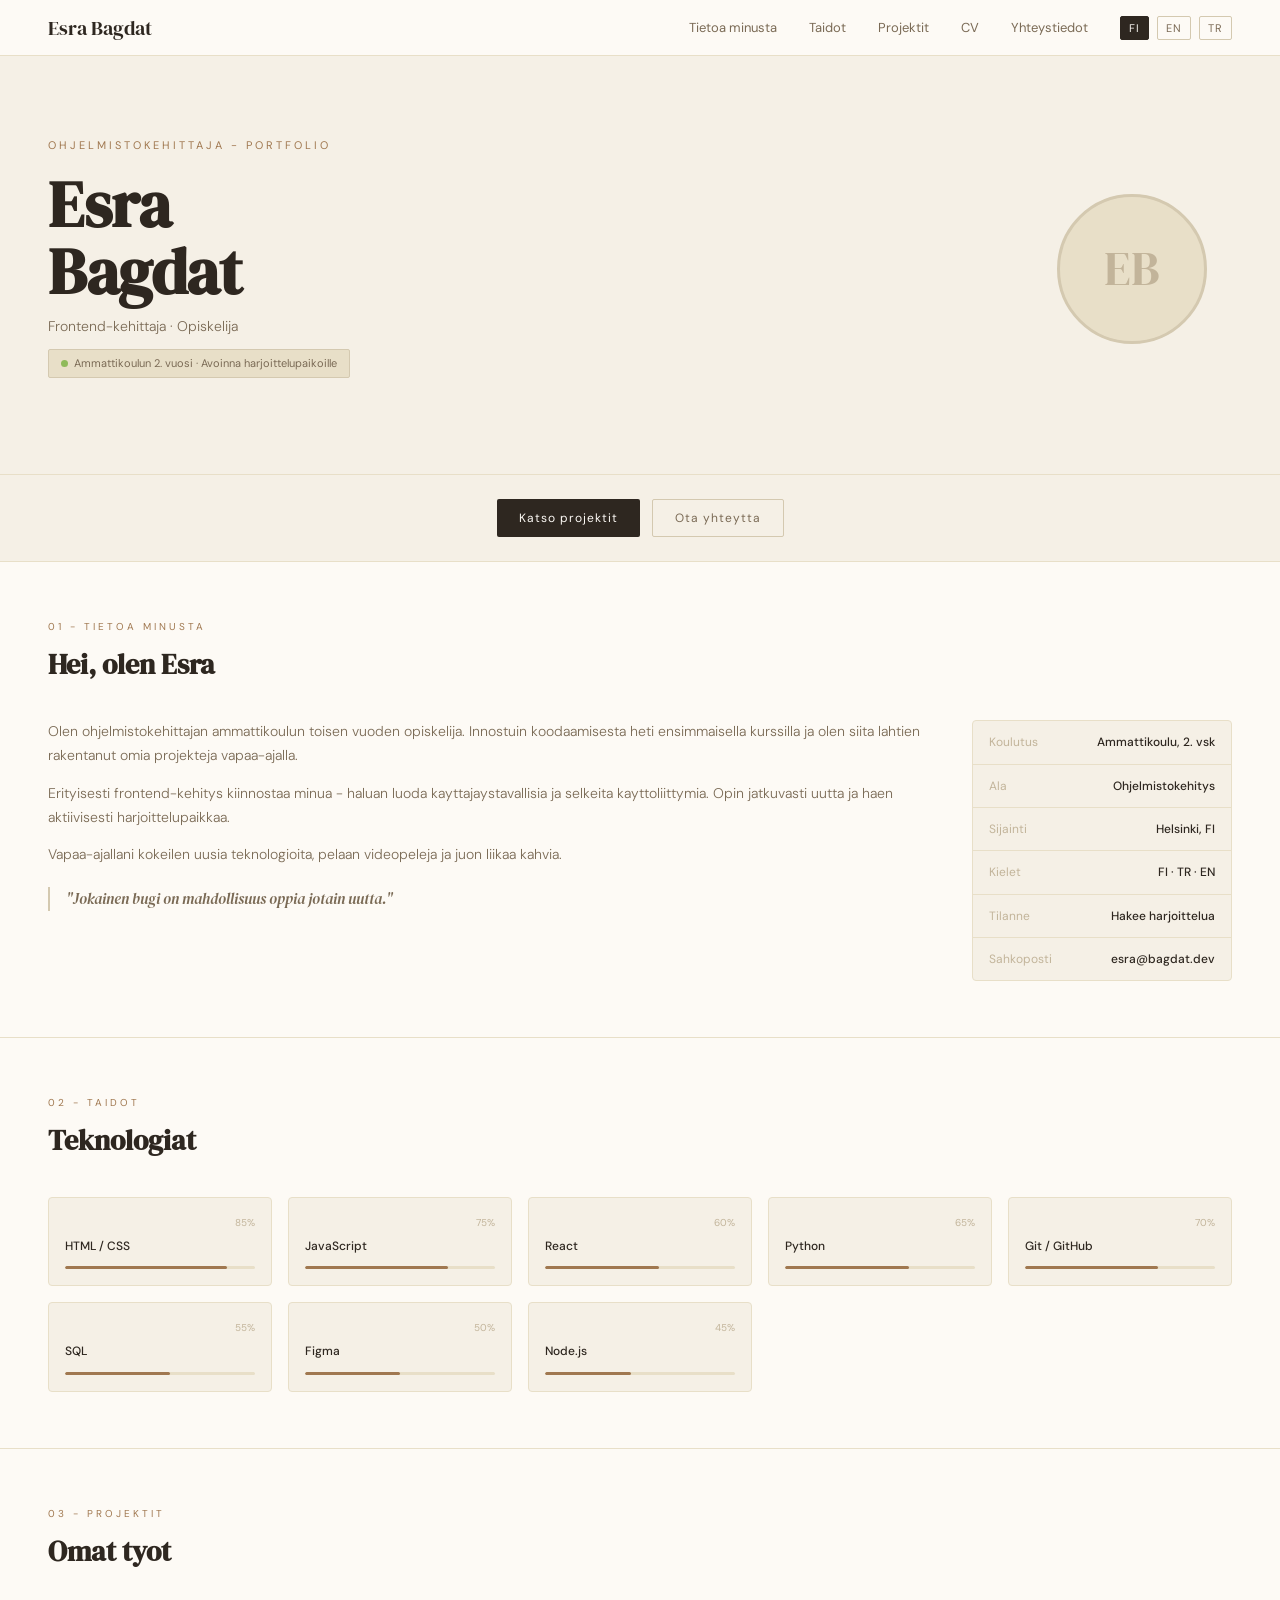
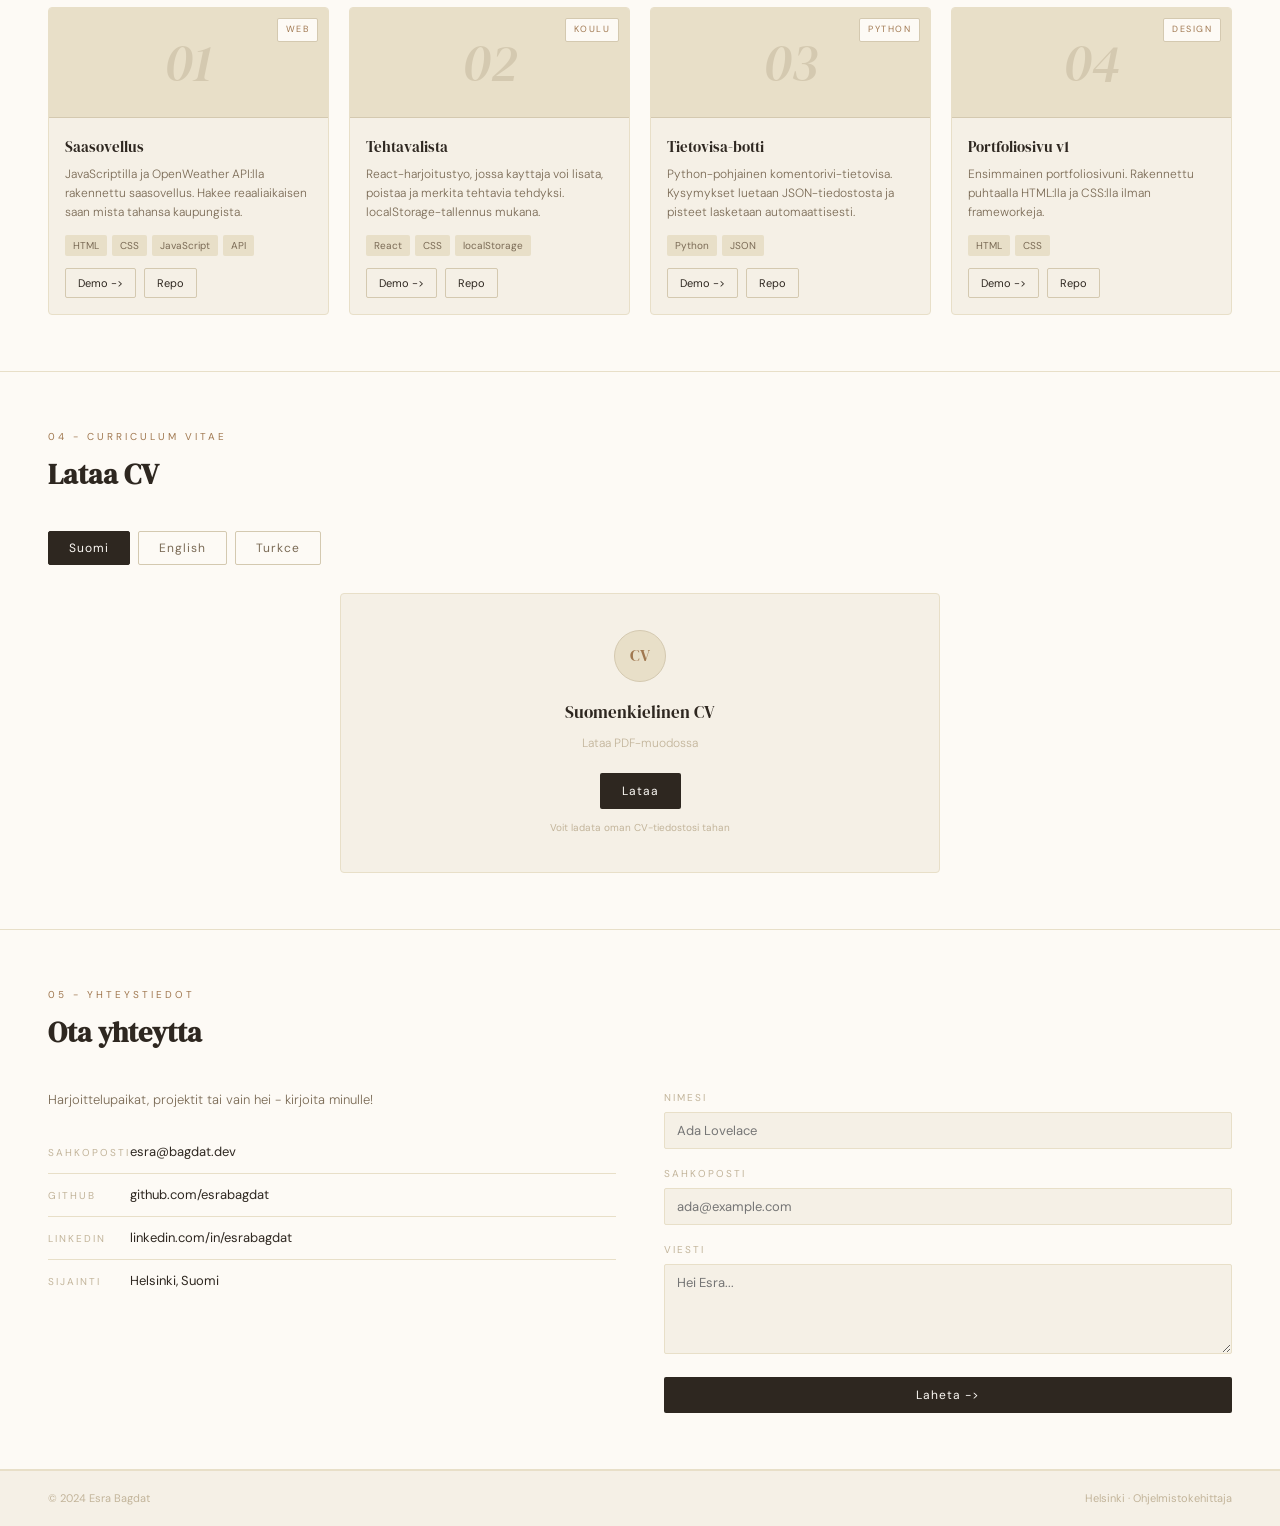
==== index.html @ d2c444cc "update" ====
﻿<!DOCTYPE html>
<html lang="fi">
<head>
<meta charset="UTF-8">
<meta name="viewport" content="width=device-width, initial-scale=1.0">
<title>Esra Bagdat Portfolio</title>
<link href="https://fonts.googleapis.com/css2?family=DM+Serif+Display:ital@0;1&family=DM+Sans:wght@300;400;500&display=swap" rel="stylesheet">
<link rel="stylesheet" href="styles.css">
</head>
<body>

<nav>
  <div class="nav-brand">Esra Bagdat</div>
  <ul class="nav-links">
    <li><a href="#about" data-i18n="nav.about">Tietoa minusta</a></li>
    <li><a href="#skills" data-i18n="nav.skills">Taidot</a></li>
    <li><a href="#projects" data-i18n="nav.projects">Projektit</a></li>
    <li><a href="#cv">CV</a></li>
    <li><a href="#contact" data-i18n="nav.contact">Yhteystiedot</a></li>
  </ul>
  <div class="lang-selector">
    <button class="lang-btn active" data-lang="fi">FI</button>
    <button class="lang-btn" data-lang="en">EN</button>
    <button class="lang-btn" data-lang="tr">TR</button>
  </div>
</nav>

<div class="hero">
  <div>
    <p class="hero-eyebrow" data-i18n="hero.eyebrow">Ohjelmistokehittaja - Portfolio</p>
    <h1 class="hero-name">Esra<br>Bagdat</h1>
    <p class="hero-role" data-i18n="hero.role">Frontend-kehittaja · Opiskelija</p>
    <div class="hero-status">
      <span class="status-dot"></span>
      <span data-i18n="hero.status">Ammattikoulun 2. vuosi · Avoinna harjoittelupaikoille</span>
    </div>
  </div>
  <div class="hero-avatar">EB</div>
</div>

<div class="hero-buttons">
  <button class="btn-primary" onclick="document.getElementById('projects').scrollIntoView({behavior:'smooth'})" data-i18n="hero.ctaProjects">Katso projektit</button>
  <button class="btn-ghost" onclick="document.getElementById('contact').scrollIntoView({behavior:'smooth'})" data-i18n="hero.ctaContact">Ota yhteytta</button>
</div>

<section id="about">
  <div class="sec-wrap">
    <p class="sec-label" data-i18n="about.label">01 - Tietoa minusta</p>
    <h2 class="sec-title" data-i18n="about.title">Hei, olen Esra</h2>
    <div class="about-grid">
      <div class="about-text">
        <p data-i18n="about.p1">Olen ohjelmistokehittajan ammattikoulun toisen vuoden opiskelija. Innostuin koodaamisesta heti ensimmaisella kurssilla ja olen siita lahtien rakentanut omia projekteja vapaa-ajalla.</p>
        <p data-i18n="about.p2">Erityisesti frontend-kehitys kiinnostaa minua - haluan luoda kayttajaystavallisia ja selkeita kayttoliittymia. Opin jatkuvasti uutta ja haen aktiivisesti harjoittelupaikkaa.</p>
        <p data-i18n="about.p3">Vapaa-ajallani kokeilen uusia teknologioita, pelaan videopeleja ja juon liikaa kahvia.</p>
        <p class="about-quote" data-i18n="about.quote">"Jokainen bugi on mahdollisuus oppia jotain uutta."</p>
      </div>
      <div class="info-card">
        <div class="info-row"><span data-i18n="about.info.educationLabel">Koulutus</span><span data-i18n="about.info.educationValue">Ammattikoulu, 2. vsk</span></div>
        <div class="info-row"><span data-i18n="about.info.fieldLabel">Ala</span><span data-i18n="about.info.fieldValue">Ohjelmistokehitys</span></div>
        <div class="info-row"><span data-i18n="about.info.locationLabel">Sijainti</span><span data-i18n="about.info.locationValue">Helsinki, FI</span></div>
        <div class="info-row"><span data-i18n="about.info.languagesLabel">Kielet</span><span data-i18n="about.info.languagesValue">FI · TR · EN</span></div>
        <div class="info-row"><span data-i18n="about.info.statusLabel">Tilanne</span><span data-i18n="about.info.statusValue">Hakee harjoittelua</span></div>
        <div class="info-row"><span data-i18n="about.info.emailLabel">Sahkoposti</span><span>esra@bagdat.dev</span></div>
      </div>
    </div>
  </div>
</section>

<section id="skills">
  <div class="sec-wrap">
    <p class="sec-label" data-i18n="skills.label">02 - Taidot</p>
    <h2 class="sec-title" data-i18n="skills.title">Teknologiat</h2>
    <div class="skills-grid" id="skills-grid"></div>
  </div>
</section>

<section id="projects">
  <div class="sec-wrap">
    <p class="sec-label" data-i18n="projects.label">03 - Projektit</p>
    <h2 class="sec-title" data-i18n="projects.title">Omat tyot</h2>
    <div class="projects-grid" id="projects-grid"></div>
  </div>
</section>

<section id="cv">
  <div class="cv-wrap">
    <p class="sec-label" data-i18n="cv.label">04 - Curriculum Vitae</p>
    <h2 class="sec-title" data-i18n="cv.heading">Lataa CV</h2>
    <div class="cv-lang-row">
      <button class="cv-btn active" data-lang="fi" data-i18n="cv.langFi">Suomi</button>
      <button class="cv-btn" data-lang="en" data-i18n="cv.langEn">English</button>
      <button class="cv-btn" data-lang="tr" data-i18n="cv.langTr">Turkce</button>
    </div>
    <div class="cv-box">
      <div class="cv-icon-circle">CV</div>
      <p class="cv-box-title" id="cv-title">Suomenkielinen CV</p>
      <p class="cv-box-sub" id="cv-sub">Lataa PDF-muodossa</p>
      <button class="btn-primary" id="cv-dl-btn">Lataa</button>
      <p class="cv-hint" id="cv-hint">Voit ladata oman CV-tiedostosi tahan</p>
    </div>
  </div>
</section>

<section id="contact">
  <div class="sec-wrap">
    <p class="sec-label" data-i18n="contact.label">05 - Yhteystiedot</p>
    <h2 class="sec-title" data-i18n="contact.title">Ota yhteytta</h2>
    <div class="contact-grid">
      <div>
        <p style="color:var(--brown);font-size:13px;font-weight:300;margin-bottom:20px;" data-i18n="contact.lead">
          Harjoittelupaikat, projektit tai vain hei - kirjoita minulle!
        </p>
        <div class="ci-row"><span class="ci-label" data-i18n="contact.emailLabel">Sahkoposti</span><span class="ci-val">esra@bagdat.dev</span></div>
        <div class="ci-row"><span class="ci-label">GitHub</span><span class="ci-val">github.com/esrabagdat</span></div>
        <div class="ci-row"><span class="ci-label">LinkedIn</span><span class="ci-val">linkedin.com/in/esrabagdat</span></div>
        <div class="ci-row"><span class="ci-label" data-i18n="contact.locationLabel">Sijainti</span><span class="ci-val" data-i18n="contact.locationValue">Helsinki, Suomi</span></div>
      </div>

      <form action="https://formspree.io/f/mzdkjjjk" method="POST">
        <div class="form-group">
          <label data-i18n="contact.form.nameLabel">Nimesi</label>
          <input type="text" name="name" required placeholder="Ada Lovelace" data-i18n-placeholder="contact.form.namePlaceholder">
        </div>
        
        <div class="form-group">
          <label data-i18n="contact.form.emailLabel">Sahkoposti</label>
          <input type="email" name="email" required placeholder="ada@example.com" data-i18n-placeholder="contact.form.emailPlaceholder">
        </div>

        <div class="form-group">
          <label data-i18n="contact.form.messageLabel">Viesti</label>
          <textarea name="message" required placeholder="Hei Esra..." data-i18n-placeholder="contact.form.messagePlaceholder"></textarea>
        </div>

        <button type="submit" class="btn-primary" style="width:100%" data-i18n="contact.form.submit">Laheta -></button>
      </form>
      </div>
  </div>
</section>

<footer>
  <span data-i18n="footer.copy">© 2024 Esra Bagdat</span>
  <span data-i18n="footer.meta">Helsinki · Ohjelmistokehittaja</span>
</footer>

<script src="lang/language.js"></script>
<script src="script.js"></script>
</body>
</html>
---- styles.css ----
﻿:root {
  --white: #fdfaf5;
  --cream: #f5f0e6;
  --bej: #e8dfc8;
  --bej2: #d4c9b0;
  --sand: #c2b49a;
  --brown: #7a6a55;
  --dark: #2e2720;
  --accent: #a07850;
}
* {
  margin: 0;
  padding: 0;
  box-sizing: border-box;
}
body {
  background: var(--white);
  color: var(--dark);
  font-family: "DM Sans", sans-serif;
  font-size: 14px;
  line-height: 1.7;
}

nav {
  background: var(--white);
  border-bottom: 1px solid var(--bej);
  padding: 0 48px;
  display: flex;
  align-items: center;
  height: 56px;
  position: sticky;
  top: 0;
  z-index: 100;
}
.nav-brand {
  font-family: "DM Serif Display", serif;
  font-size: 20px;
  color: var(--dark);
}
.nav-links {
  display: flex;
  gap: 32px;
  list-style: none;
  margin-left: auto;
}
.nav-links a {
  color: var(--brown);
  text-decoration: none;
  font-size: 13px;
  transition: color 0.15s;
}
.nav-links a:hover {
  color: var(--dark);
}
.lang-selector {
  display: flex;
  gap: 8px;
  margin-left: 32px;
}
.lang-btn {
  background: transparent;
  color: var(--brown);
  border: 1px solid var(--bej2);
  padding: 4px 8px;
  font-family: "DM Sans", sans-serif;
  font-size: 11px;
  letter-spacing: 1px;
  cursor: pointer;
  border-radius: 2px;
  transition: background 0.15s, color 0.15s, border-color 0.15s;
}
.lang-btn.active {
  background: var(--dark);
  color: var(--white);
  border-color: var(--dark);
}

.lang-options div {
  padding: 8px 12px;
  font-size: 12px;
  color: var(--brown);
  cursor: pointer;
}
.lang-options div:hover {
  background: var(--cream);
  color: var(--dark);
}
.select-hide {
  display: none;
}

.hero {
  background: var(--cream);
  padding: 80px 48px 72px;
  border-bottom: 1px solid var(--bej);
  display: grid;
  grid-template-columns: 1fr 200px;
  align-items: center;
  gap: 40px;
}
.hero-eyebrow {
  font-size: 11px;
  letter-spacing: 3px;
  text-transform: uppercase;
  color: var(--accent);
  margin-bottom: 16px;
}
.hero-name {
  font-family: "DM Serif Display", serif;
  font-size: clamp(40px, 5.5vw, 64px);
  line-height: 1.05;
  letter-spacing: -0.5px;
  margin-bottom: 10px;
}
.hero-role {
  font-size: 14px;
  color: var(--brown);
  margin-bottom: 6px;
  font-weight: 300;
}
.hero-status {
  display: inline-flex;
  align-items: center;
  gap: 6px;
  background: var(--bej);
  border: 1px solid var(--bej2);
  padding: 4px 12px;
  border-radius: 2px;
  font-size: 11px;
  color: var(--brown);
  margin-bottom: 24px;
  margin-top: 4px;
}
.status-dot {
  width: 7px;
  height: 7px;
  border-radius: 50%;
  background: #8fba5a;
}
.hero-cta {
  display: inline-flex;
  gap: 12px;
}
.btn-primary {
  background: var(--dark);
  color: var(--white);
  border: none;
  padding: 10px 22px;
  font-family: "DM Sans", sans-serif;
  font-size: 12px;
  letter-spacing: 1px;
  cursor: pointer;
  border-radius: 2px;
  transition: background 0.15s;
}
.btn-primary:hover {
  background: var(--accent);
}
.btn-ghost {
  background: transparent;
  color: var(--brown);
  border: 1px solid var(--bej2);
  padding: 10px 22px;
  font-family: "DM Sans", sans-serif;
  font-size: 12px;
  letter-spacing: 1px;
  cursor: pointer;
  border-radius: 2px;
  transition:
    border-color 0.15s,
    color 0.15s;
}
.btn-ghost:hover {
  border-color: var(--sand);
  color: var(--dark);
}
.hero-avatar {
  width: 150px;
  height: 150px;
  border-radius: 50%;
  background: var(--bej);
  border: 3px solid var(--bej2);
  display: flex;
  align-items: center;
  justify-content: center;
  font-family: "DM Serif Display", serif;
  font-size: 48px;
  color: var(--sand);
  justify-self: center;
}

.hero-buttons {
  display: flex;
  gap: 12px;
  justify-content: center;
  padding: 24px 48px;
  background: var(--cream);
  border-bottom: 1px solid var(--bej);
}

section {
  border-bottom: 1px solid var(--bej);
}
.sec-wrap {
  padding: 56px 48px;
}
.sec-label {
  font-size: 10px;
  letter-spacing: 3px;
  text-transform: uppercase;
  color: var(--accent);
  margin-bottom: 6px;
}
.sec-title {
  font-family: "DM Serif Display", serif;
  font-size: 28px;
  margin-bottom: 32px;
}

.about-grid {
  display: grid;
  grid-template-columns: 1fr 260px;
  gap: 48px;
  align-items: start;
}
.about-text p {
  color: var(--brown);
  margin-bottom: 14px;
  font-weight: 300;
}
.about-quote {
  font-family: "DM Serif Display", serif;
  font-style: italic;
  font-size: 15px;
  color: var(--accent);
  border-left: 2px solid var(--bej2);
  padding-left: 16px;
  margin-top: 20px;
  line-height: 1.6;
}
.info-card {
  background: var(--cream);
  border: 1px solid var(--bej);
  border-radius: 4px;
  overflow: hidden;
}
.info-row {
  display: flex;
  justify-content: space-between;
  padding: 11px 16px;
  border-bottom: 1px solid var(--bej);
  font-size: 12px;
  gap: 12px;
}
.info-row:last-child {
  border-bottom: none;
}
.info-row span:first-child {
  color: var(--sand);
}
.info-row span:last-child {
  color: var(--dark);
  font-weight: 500;
  text-align: right;
}

.skills-grid {
  display: grid;
  grid-template-columns: repeat(auto-fill, minmax(200px, 1fr));
  gap: 16px;
}
.skill-card {
  background: var(--cream);
  border: 1px solid var(--bej);
  border-radius: 4px;
  padding: 16px;
}
.skill-name {
  font-size: 12px;
  font-weight: 500;
  margin-bottom: 10px;
}
.skill-pct {
  display: flex;
  justify-content: flex-end;
  font-size: 10px;
  color: var(--sand);
  margin-bottom: 5px;
}
.skill-bar-bg {
  height: 3px;
  background: var(--bej);
  border-radius: 2px;
  overflow: hidden;
}
.skill-bar-fill {
  height: 100%;
  background: var(--accent);
  border-radius: 2px;
  width: 0%;
  transition: width 1s ease;
}

.projects-grid {
  display: grid;
  grid-template-columns: repeat(auto-fill, minmax(280px, 1fr));
  gap: 20px;
}
.proj-card {
  background: var(--cream);
  border: 1px solid var(--bej);
  border-radius: 4px;
  overflow: hidden;
  transition:
    transform 0.15s,
    box-shadow 0.15s;
}
.proj-card:hover {
  transform: translateY(-2px);
  box-shadow: 0 4px 20px rgba(46, 39, 32, 0.08);
}
.proj-top {
  height: 110px;
  background: var(--bej);
  border-bottom: 1px solid var(--bej2);
  display: flex;
  align-items: center;
  justify-content: center;
  position: relative;
}
.proj-index {
  font-family: "DM Serif Display", serif;
  font-size: 52px;
  color: var(--bej2);
  font-style: italic;
  user-select: none;
}
.proj-badge {
  position: absolute;
  top: 10px;
  right: 10px;
  background: var(--white);
  color: var(--accent);
  font-size: 9px;
  letter-spacing: 1.5px;
  text-transform: uppercase;
  padding: 3px 8px;
  border-radius: 2px;
  border: 1px solid var(--bej2);
}
.proj-body {
  padding: 16px;
}
.proj-title {
  font-family: "DM Serif Display", serif;
  font-size: 15px;
  margin-bottom: 5px;
}
.proj-desc {
  color: var(--brown);
  font-size: 12px;
  margin-bottom: 12px;
  font-weight: 300;
  line-height: 1.6;
}
.proj-tags {
  display: flex;
  flex-wrap: wrap;
  gap: 5px;
  margin-bottom: 12px;
}
.proj-tag {
  font-size: 10px;
  background: var(--bej);
  color: var(--brown);
  padding: 2px 8px;
  border-radius: 2px;
}
.proj-links {
  display: flex;
  gap: 8px;
}
.proj-link {
  font-size: 11px;
  color: var(--dark);
  border: 1px solid var(--bej2);
  padding: 5px 12px;
  border-radius: 2px;
  text-decoration: none;
  transition:
    background 0.12s,
    color 0.12s;
}
.proj-link:hover {
  background: var(--dark);
  color: var(--white);
  border-color: var(--dark);
}

.cv-wrap {
  padding: 56px 48px;
}
.cv-lang-row {
  display: flex;
  gap: 8px;
  margin-bottom: 28px;
}
.cv-btn {
  padding: 8px 20px;
  border: 1px solid var(--bej2);
  background: var(--white);
  color: var(--brown);
  font-family: "DM Sans", sans-serif;
  font-size: 12px;
  letter-spacing: 1px;
  cursor: pointer;
  border-radius: 2px;
  transition:
    background 0.12s,
    color 0.12s,
    border-color 0.12s;
}
.cv-btn.active {
  background: var(--dark);
  color: var(--white);
  border-color: var(--dark);
}
.cv-box {
  background: var(--cream);
  border: 1px solid var(--bej);
  border-radius: 4px;
  padding: 36px;
  max-width: 600px;
  width: 100%;
  margin: 0 auto;
  text-align: center;
}
.cv-icon-circle {
  width: 52px;
  height: 52px;
  border-radius: 50%;
  background: var(--bej);
  border: 1px solid var(--bej2);
  display: flex;
  align-items: center;
  justify-content: center;
  font-family: "DM Serif Display", serif;
  font-size: 16px;
  color: var(--accent);
  margin: 0 auto 16px;
}
.cv-box-title {
  font-family: "DM Serif Display", serif;
  font-size: 17px;
  margin-bottom: 6px;
}
.cv-box-sub {
  color: var(--sand);
  font-size: 12px;
  margin-bottom: 20px;
  font-weight: 300;
}
.cv-hint {
  font-size: 10px;
  color: var(--sand);
  margin-top: 10px;
}

.contact-grid {
  display: grid;
  grid-template-columns: 1fr 1fr;
  gap: 48px;
  align-items: start;
}
.ci-row {
  display: flex;
  align-items: baseline;
  gap: 12px;
  padding: 10px 0;
  border-bottom: 1px solid var(--bej);
}
.ci-row:last-child {
  border-bottom: none;
}
.ci-label {
  color: var(--sand);
  font-size: 10px;
  letter-spacing: 2px;
  text-transform: uppercase;
  width: 70px;
  flex-shrink: 0;
}
.ci-val {
  color: var(--dark);
  font-size: 13px;
}
.form-group {
  margin-bottom: 16px;
}
.form-group label {
  display: block;
  font-size: 10px;
  letter-spacing: 2px;
  text-transform: uppercase;
  color: var(--sand);
  margin-bottom: 6px;
}
.form-group input,
.form-group textarea {
  width: 100%;
  background: var(--cream);
  border: 1px solid var(--bej);
  padding: 9px 12px;
  font-family: "DM Sans", sans-serif;
  font-size: 13px;
  color: var(--dark);
  border-radius: 2px;
  outline: none;
  transition: border-color 0.15s;
}
.form-group input:focus,
.form-group textarea:focus {
  border-color: var(--sand);
}
.form-group textarea {
  resize: vertical;
  min-height: 90px;
}

footer {
  background: var(--cream);
  border-top: 1px solid var(--bej);
  padding: 18px 48px;
  display: flex;
  justify-content: space-between;
  align-items: center;
  font-size: 11px;
  color: var(--sand);
}

@media (max-width: 700px) {
  nav {
    padding: 0 20px;
  }
  .nav-links {
    display: none;
  }
  .lang-selector {
    display: none;
  }
  .hero {
    grid-template-columns: 1fr;
    padding: 36px 20px;
  }
  .hero-avatar {
    display: none;
  }
  .hero-buttons {
    padding: 16px 20px;
    flex-direction: column;
    align-items: center;
  }
  .about-grid,
  .contact-grid {
    grid-template-columns: 1fr;
  }
  .sec-wrap,
  .cv-wrap {
    padding: 32px 20px;
  }
  footer {
    padding: 14px 20px;
    flex-direction: column;
    gap: 4px;
    text-align: center;
  }
}
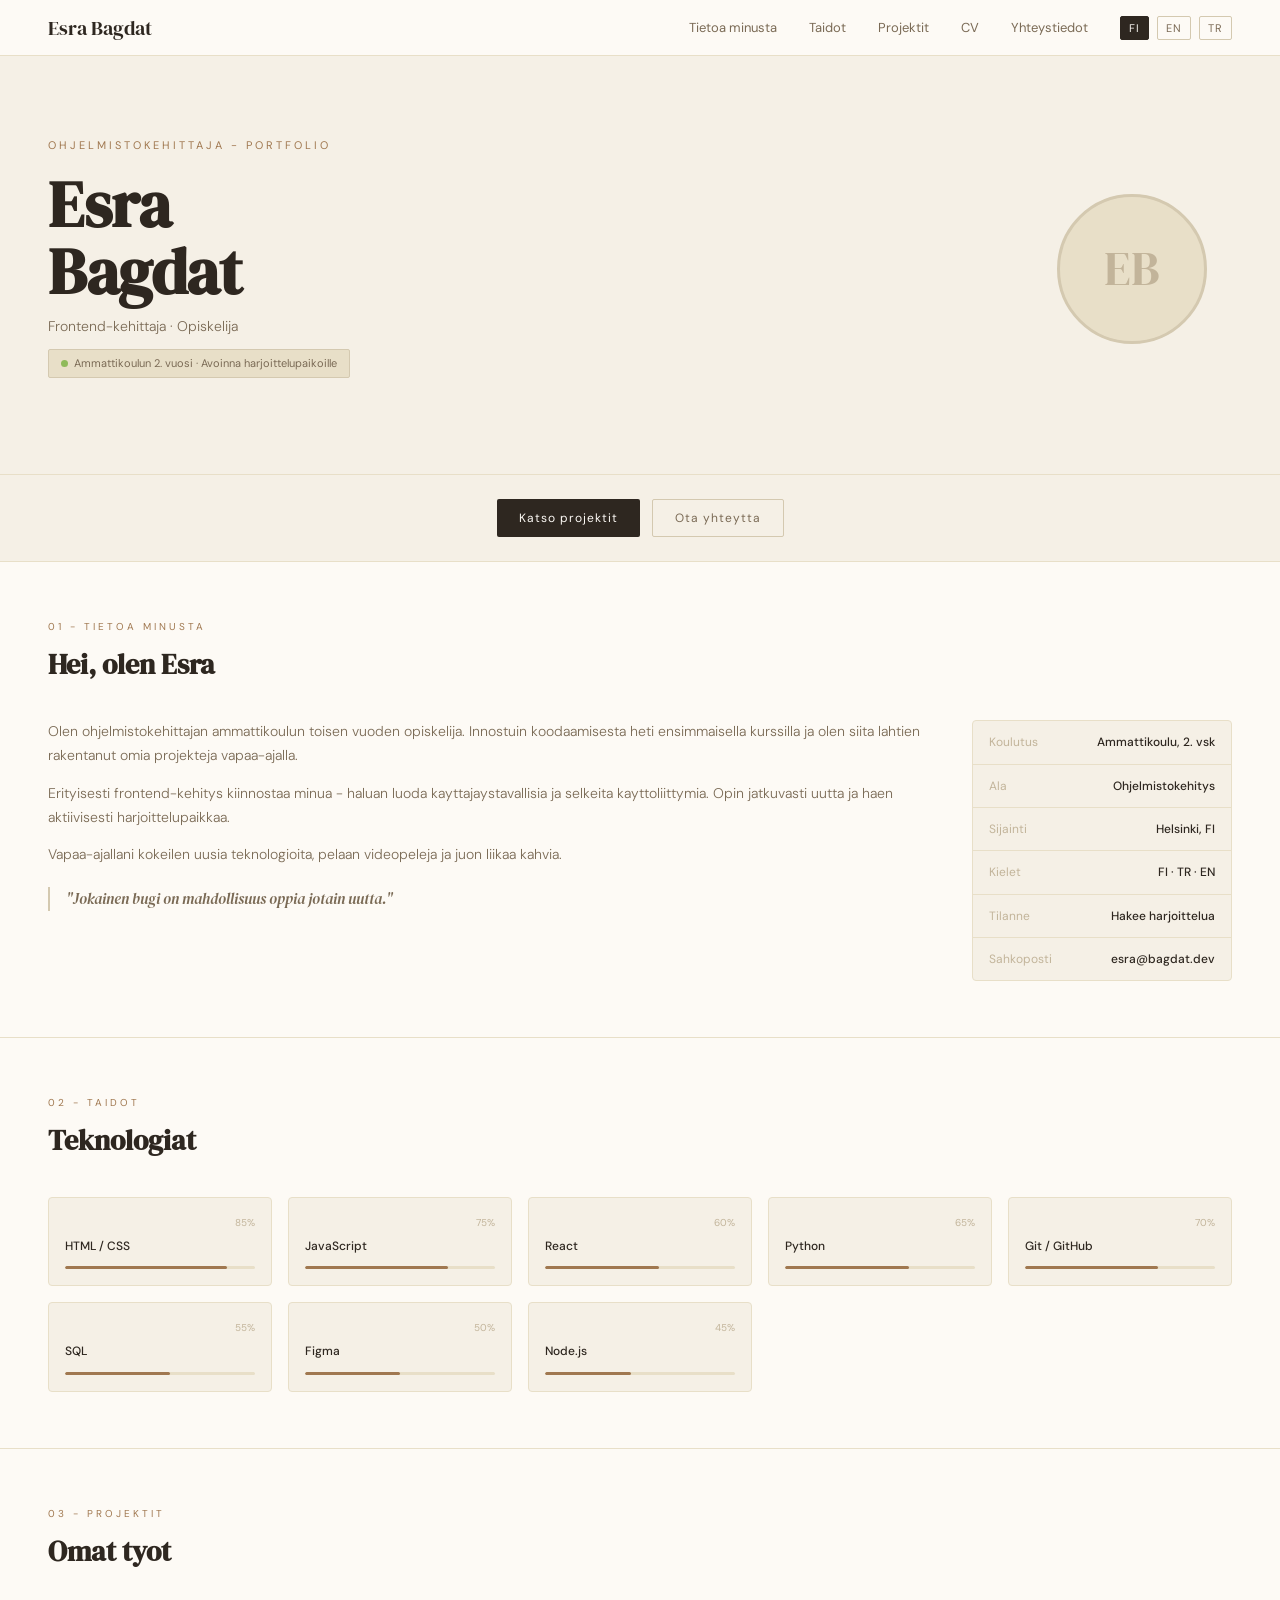
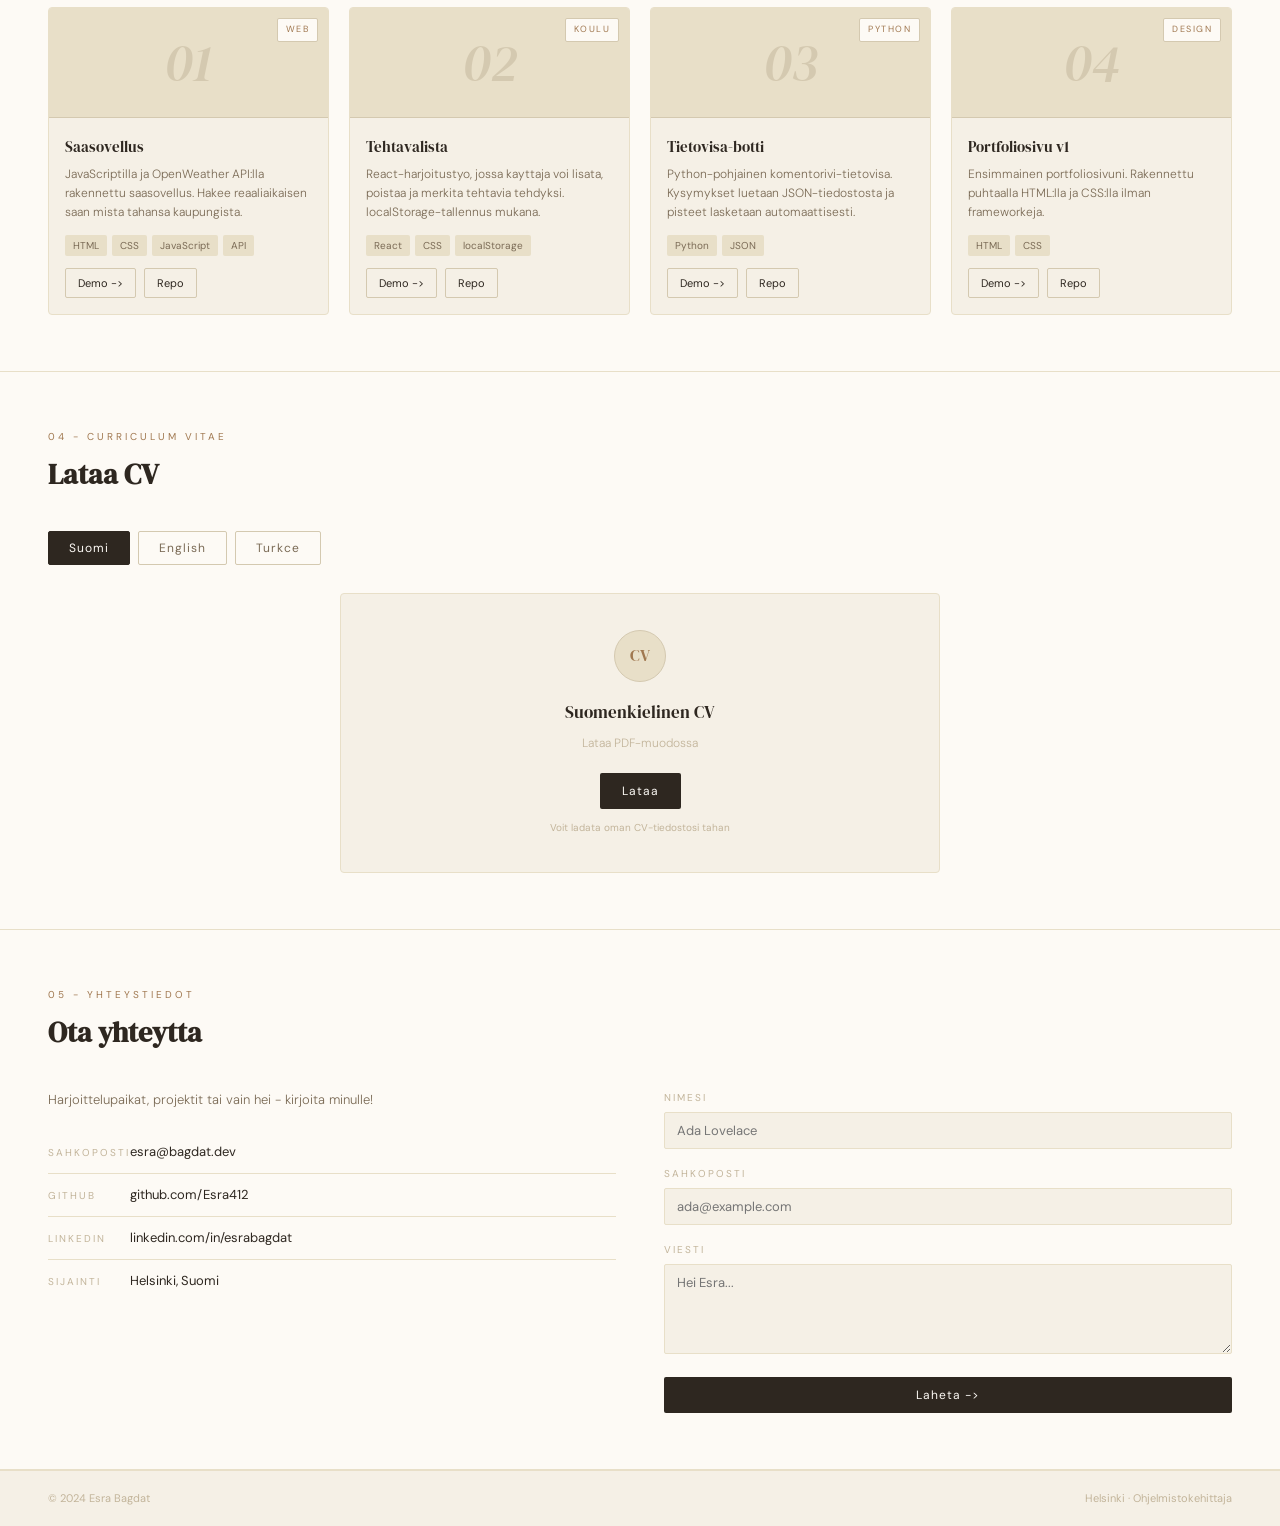
==== commit 6cf6783b: "update" ====
--- a/index.html
+++ b/index.html
@@ -107,40 +107,39 @@
     <h2 class="sec-title" data-i18n="contact.title">Ota yhteytta</h2>
     <div class="contact-grid">
       <div>
-        <p style="color:var(--brown);font-size:13px;font-weight:300;margin-bottom:20px;" data-i18n="contact.lead">
-          Harjoittelupaikat, projektit tai vain hei - kirjoita minulle!
-        </p>
+        <p style="color:var(--brown);font-size:13px;font-weight:300;margin-bottom:20px;" data-i18n="contact.lead">Harjoittelupaikat, projektit tai vain hei - kirjoita minulle!</p>
         <div class="ci-row"><span class="ci-label" data-i18n="contact.emailLabel">Sahkoposti</span><span class="ci-val">esra@bagdat.dev</span></div>
-        <div class="ci-row"><span class="ci-label">GitHub</span><span class="ci-val">github.com/esrabagdat</span></div>
+        <div class="ci-row"><span class="ci-label">GitHub</span><span class="ci-val">github.com/Esra412</span></div>
         <div class="ci-row"><span class="ci-label">LinkedIn</span><span class="ci-val">linkedin.com/in/esrabagdat</span></div>
-        <div class="ci-row"><span class="ci-label" data-i18n="contact.locationLabel">Sijainti</span><span class="ci-val" data-i18n="contact.locationValue">Helsinki, Suomi</span></div>
+        <div class="ci-row"><span class="ci-label" data-i18n="contact.locationLabel">Sijainti</span><span class="ci-val" data-i18n="contact.locationValue">Kouvola, Suomi</span></div>
       </div>
 
       <form action="https://formspree.io/f/mzdkjjjk" method="POST">
         <div class="form-group">
           <label data-i18n="contact.form.nameLabel">Nimesi</label>
-          <input type="text" name="name" required placeholder="Ada Lovelace" data-i18n-placeholder="contact.form.namePlaceholder">
+          <input type="text" name="name" placeholder="Ada Lovelace" data-i18n-placeholder="contact.form.namePlaceholder" required>
         </div>
         
         <div class="form-group">
           <label data-i18n="contact.form.emailLabel">Sahkoposti</label>
-          <input type="email" name="email" required placeholder="ada@example.com" data-i18n-placeholder="contact.form.emailPlaceholder">
+          <input type="email" name="email" placeholder="ada@example.com" data-i18n-placeholder="contact.form.emailPlaceholder" required>
         </div>
 
         <div class="form-group">
           <label data-i18n="contact.form.messageLabel">Viesti</label>
-          <textarea name="message" required placeholder="Hei Esra..." data-i18n-placeholder="contact.form.messagePlaceholder"></textarea>
+          <textarea name="message" placeholder="Hei Esra..." data-i18n-placeholder="contact.form.messagePlaceholder" required></textarea>
         </div>
 
         <button type="submit" class="btn-primary" style="width:100%" data-i18n="contact.form.submit">Laheta -></button>
       </form>
-      </div>
+      
+    </div>
   </div>
 </section>
 
 <footer>
   <span data-i18n="footer.copy">© 2024 Esra Bagdat</span>
-  <span data-i18n="footer.meta">Helsinki · Ohjelmistokehittaja</span>
+  <span data-i18n="footer.meta">Kouvola · Ohjelmistokehittaja</span>
 </footer>
 
 <script src="lang/language.js"></script>
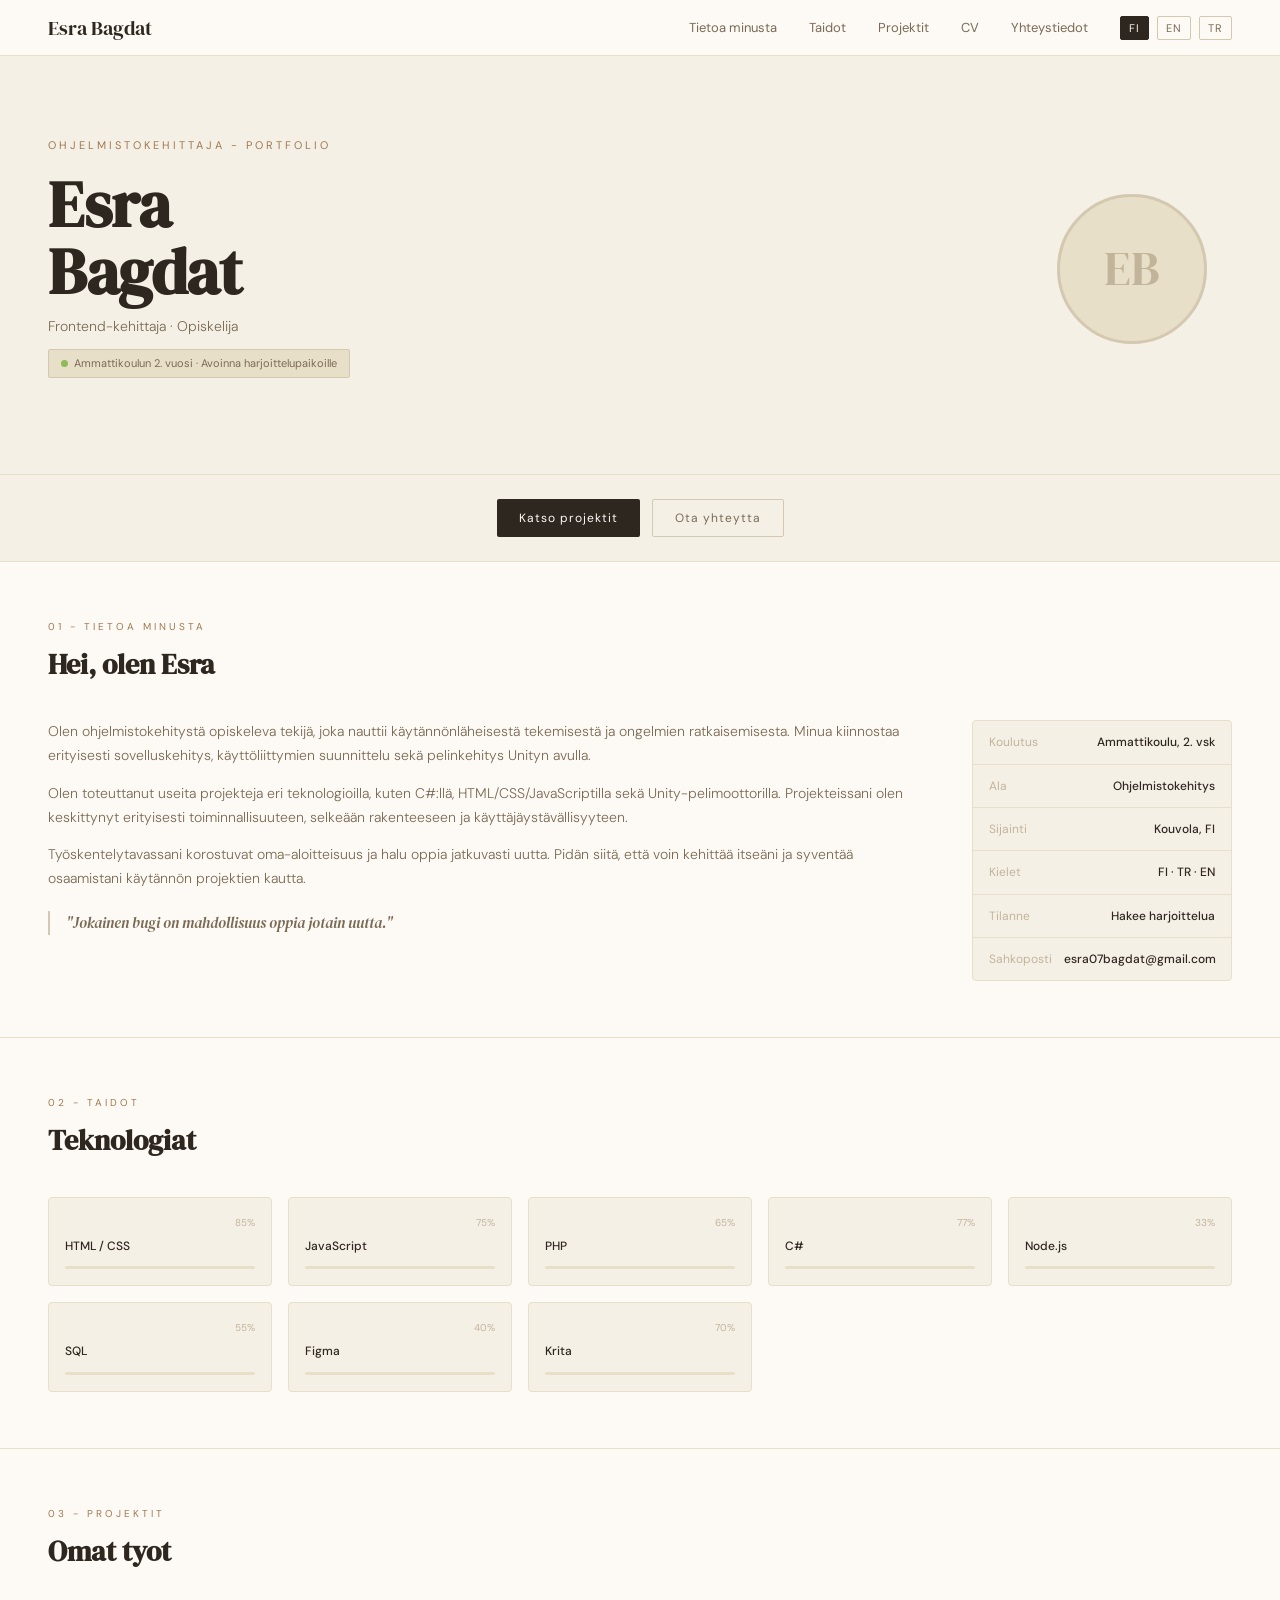
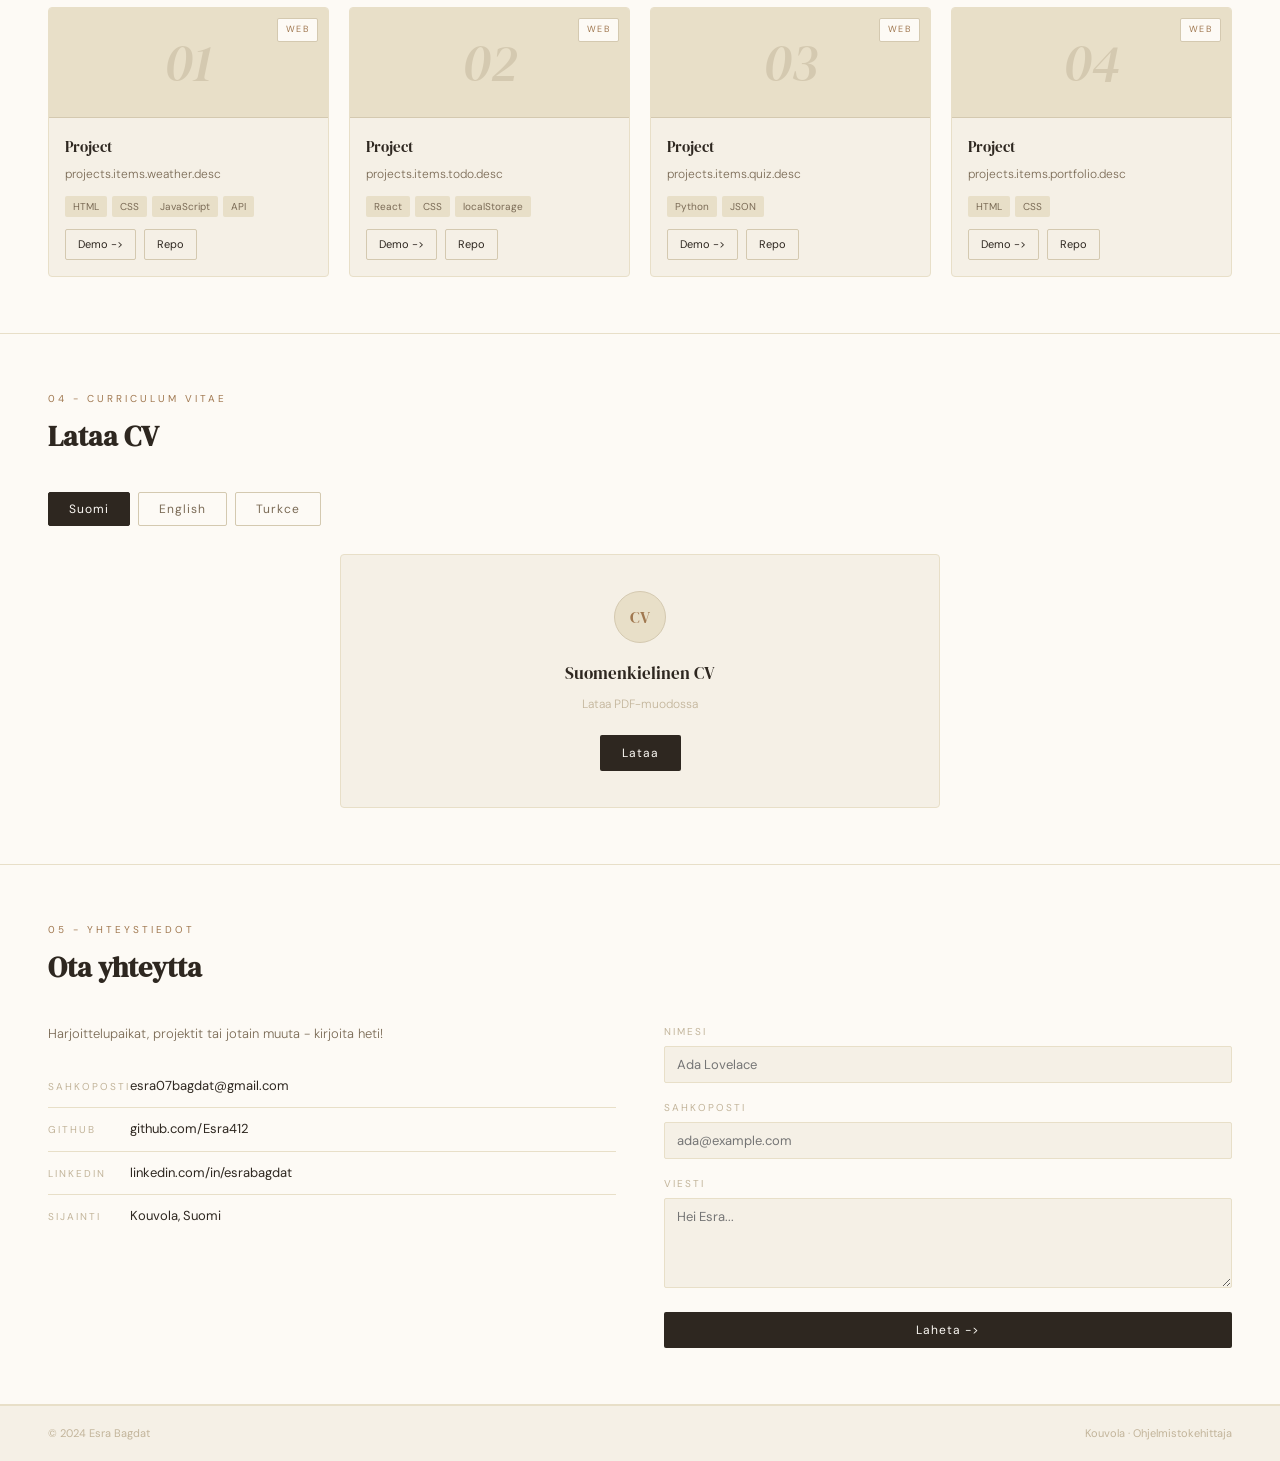
==== commit b9eb8935: "update" ====
--- a/index.html
+++ b/index.html
@@ -49,18 +49,18 @@
     <h2 class="sec-title" data-i18n="about.title">Hei, olen Esra</h2>
     <div class="about-grid">
       <div class="about-text">
-        <p data-i18n="about.p1">Olen ohjelmistokehittajan ammattikoulun toisen vuoden opiskelija. Innostuin koodaamisesta heti ensimmaisella kurssilla ja olen siita lahtien rakentanut omia projekteja vapaa-ajalla.</p>
-        <p data-i18n="about.p2">Erityisesti frontend-kehitys kiinnostaa minua - haluan luoda kayttajaystavallisia ja selkeita kayttoliittymia. Opin jatkuvasti uutta ja haen aktiivisesti harjoittelupaikkaa.</p>
-        <p data-i18n="about.p3">Vapaa-ajallani kokeilen uusia teknologioita, pelaan videopeleja ja juon liikaa kahvia.</p>
+        <p data-i18n="about.p1">Olen ohjelmistokehitystä opiskeleva tekijä, joka nauttii käytännönläheisestä tekemisestä ja ongelmien ratkaisemisesta. Minua kiinnostaa erityisesti sovelluskehitys, käyttöliittymien suunnittelu sekä pelinkehitys Unityn avulla.</p>
+        <p data-i18n="about.p2">Olen toteuttanut useita projekteja eri teknologioilla, kuten C#:llä, HTML/CSS/JavaScriptilla sekä Unity-pelimoottorilla. Projekteissani olen keskittynyt erityisesti toiminnallisuuteen, selkeään rakenteeseen ja käyttäjäystävällisyyteen.</p>
+        <p data-i18n="about.p3">Työskentelytavassani korostuvat oma-aloitteisuus ja halu oppia jatkuvasti uutta. Pidän siitä, että voin kehittää itseäni ja syventää osaamistani käytännön projektien kautta.</p>
         <p class="about-quote" data-i18n="about.quote">"Jokainen bugi on mahdollisuus oppia jotain uutta."</p>
       </div>
       <div class="info-card">
         <div class="info-row"><span data-i18n="about.info.educationLabel">Koulutus</span><span data-i18n="about.info.educationValue">Ammattikoulu, 2. vsk</span></div>
         <div class="info-row"><span data-i18n="about.info.fieldLabel">Ala</span><span data-i18n="about.info.fieldValue">Ohjelmistokehitys</span></div>
-        <div class="info-row"><span data-i18n="about.info.locationLabel">Sijainti</span><span data-i18n="about.info.locationValue">Helsinki, FI</span></div>
+        <div class="info-row"><span data-i18n="about.info.locationLabel">Sijainti</span><span data-i18n="about.info.locationValue">Kouvola, FI</span></div>
         <div class="info-row"><span data-i18n="about.info.languagesLabel">Kielet</span><span data-i18n="about.info.languagesValue">FI · TR · EN</span></div>
         <div class="info-row"><span data-i18n="about.info.statusLabel">Tilanne</span><span data-i18n="about.info.statusValue">Hakee harjoittelua</span></div>
-        <div class="info-row"><span data-i18n="about.info.emailLabel">Sahkoposti</span><span>esra@bagdat.dev</span></div>
+        <div class="info-row"><span data-i18n="about.info.emailLabel">Sahkoposti</span><span>esra07bagdat@gmail.com</span></div>
       </div>
     </div>
   </div>
@@ -96,7 +96,6 @@
       <p class="cv-box-title" id="cv-title">Suomenkielinen CV</p>
       <p class="cv-box-sub" id="cv-sub">Lataa PDF-muodossa</p>
       <button class="btn-primary" id="cv-dl-btn">Lataa</button>
-      <p class="cv-hint" id="cv-hint">Voit ladata oman CV-tiedostosi tahan</p>
     </div>
   </div>
 </section>
@@ -107,8 +106,8 @@
     <h2 class="sec-title" data-i18n="contact.title">Ota yhteytta</h2>
     <div class="contact-grid">
       <div>
-        <p style="color:var(--brown);font-size:13px;font-weight:300;margin-bottom:20px;" data-i18n="contact.lead">Harjoittelupaikat, projektit tai vain hei - kirjoita minulle!</p>
-        <div class="ci-row"><span class="ci-label" data-i18n="contact.emailLabel">Sahkoposti</span><span class="ci-val">esra@bagdat.dev</span></div>
+        <p style="color:var(--brown);font-size:13px;font-weight:300;margin-bottom:20px;" data-i18n="contact.lead">Harjoittelupaikat, projektit tai jotain muuta - kirjoita heti!</p>
+        <div class="ci-row"><span class="ci-label" data-i18n="contact.emailLabel">Sahkoposti</span><span class="ci-val">esra07bagdat@gmail.com</span></div>
         <div class="ci-row"><span class="ci-label">GitHub</span><span class="ci-val">github.com/Esra412</span></div>
         <div class="ci-row"><span class="ci-label">LinkedIn</span><span class="ci-val">linkedin.com/in/esrabagdat</span></div>
         <div class="ci-row"><span class="ci-label" data-i18n="contact.locationLabel">Sijainti</span><span class="ci-val" data-i18n="contact.locationValue">Kouvola, Suomi</span></div>
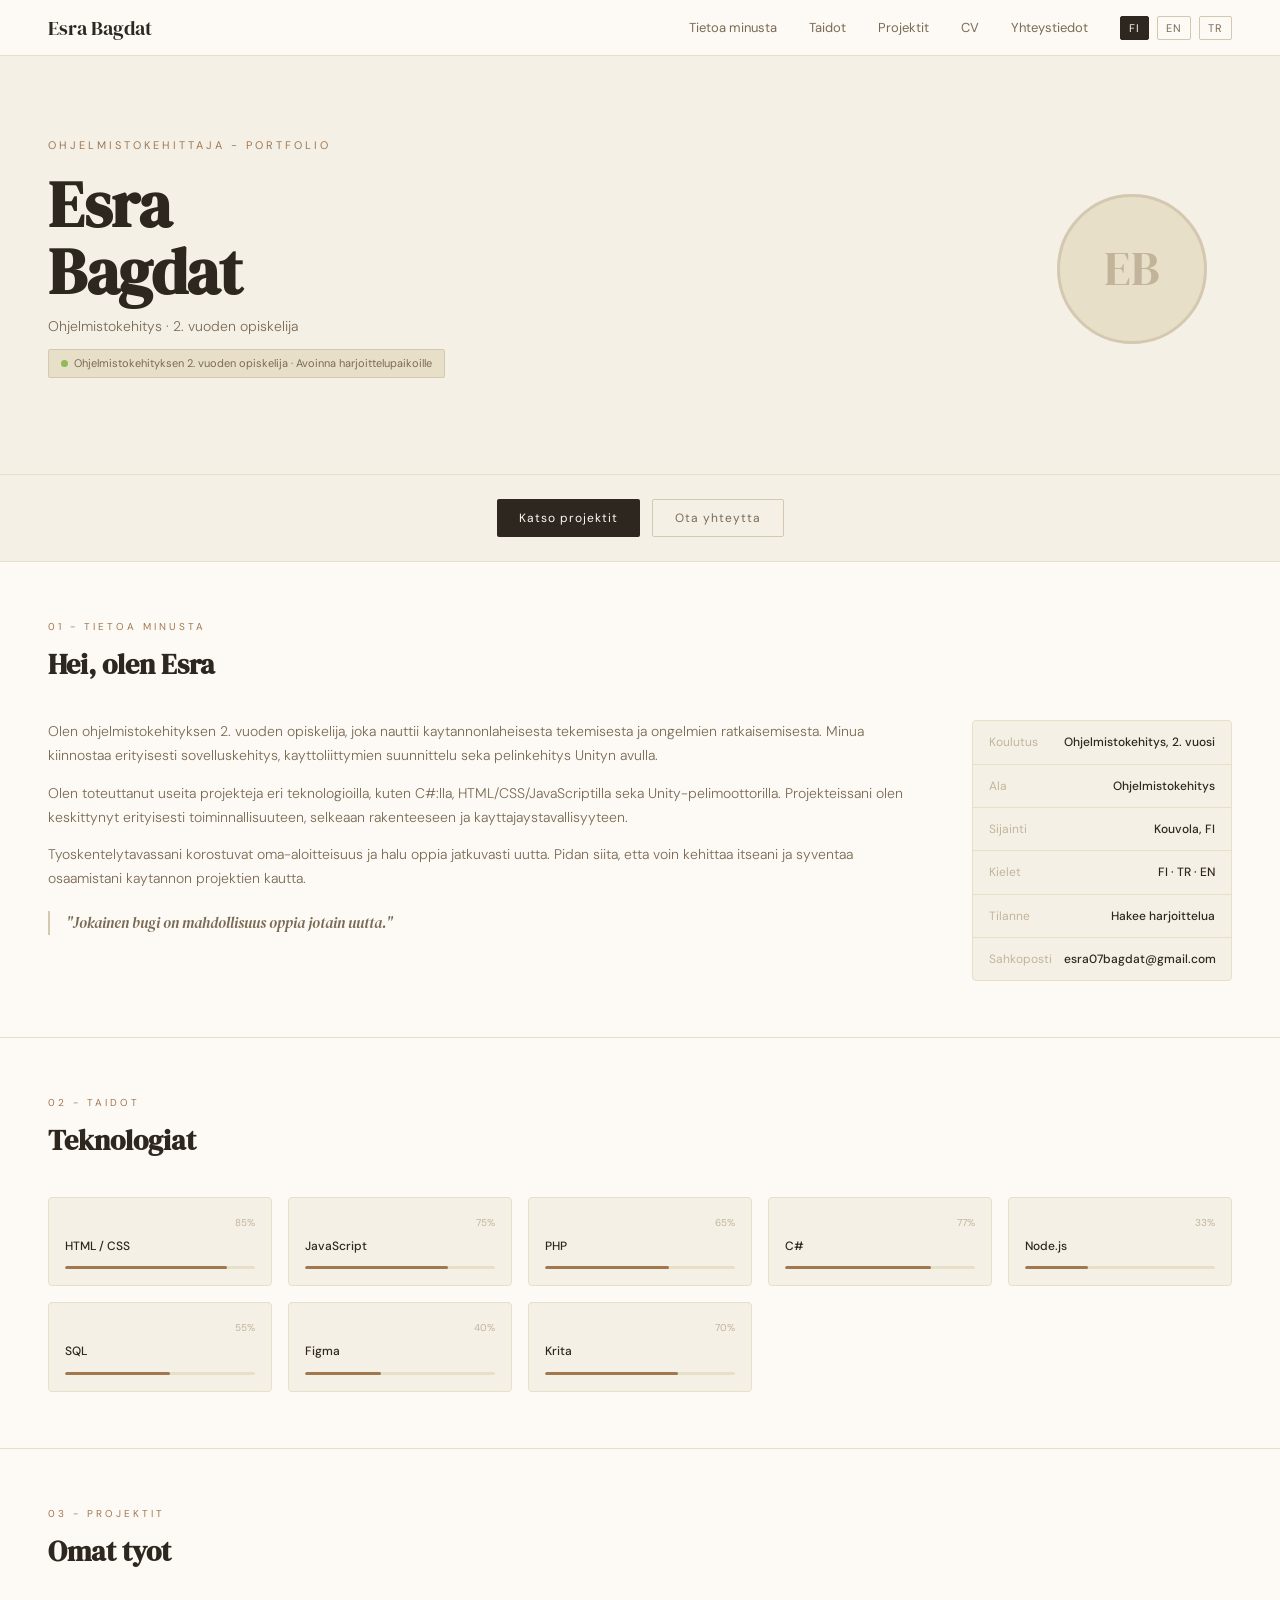
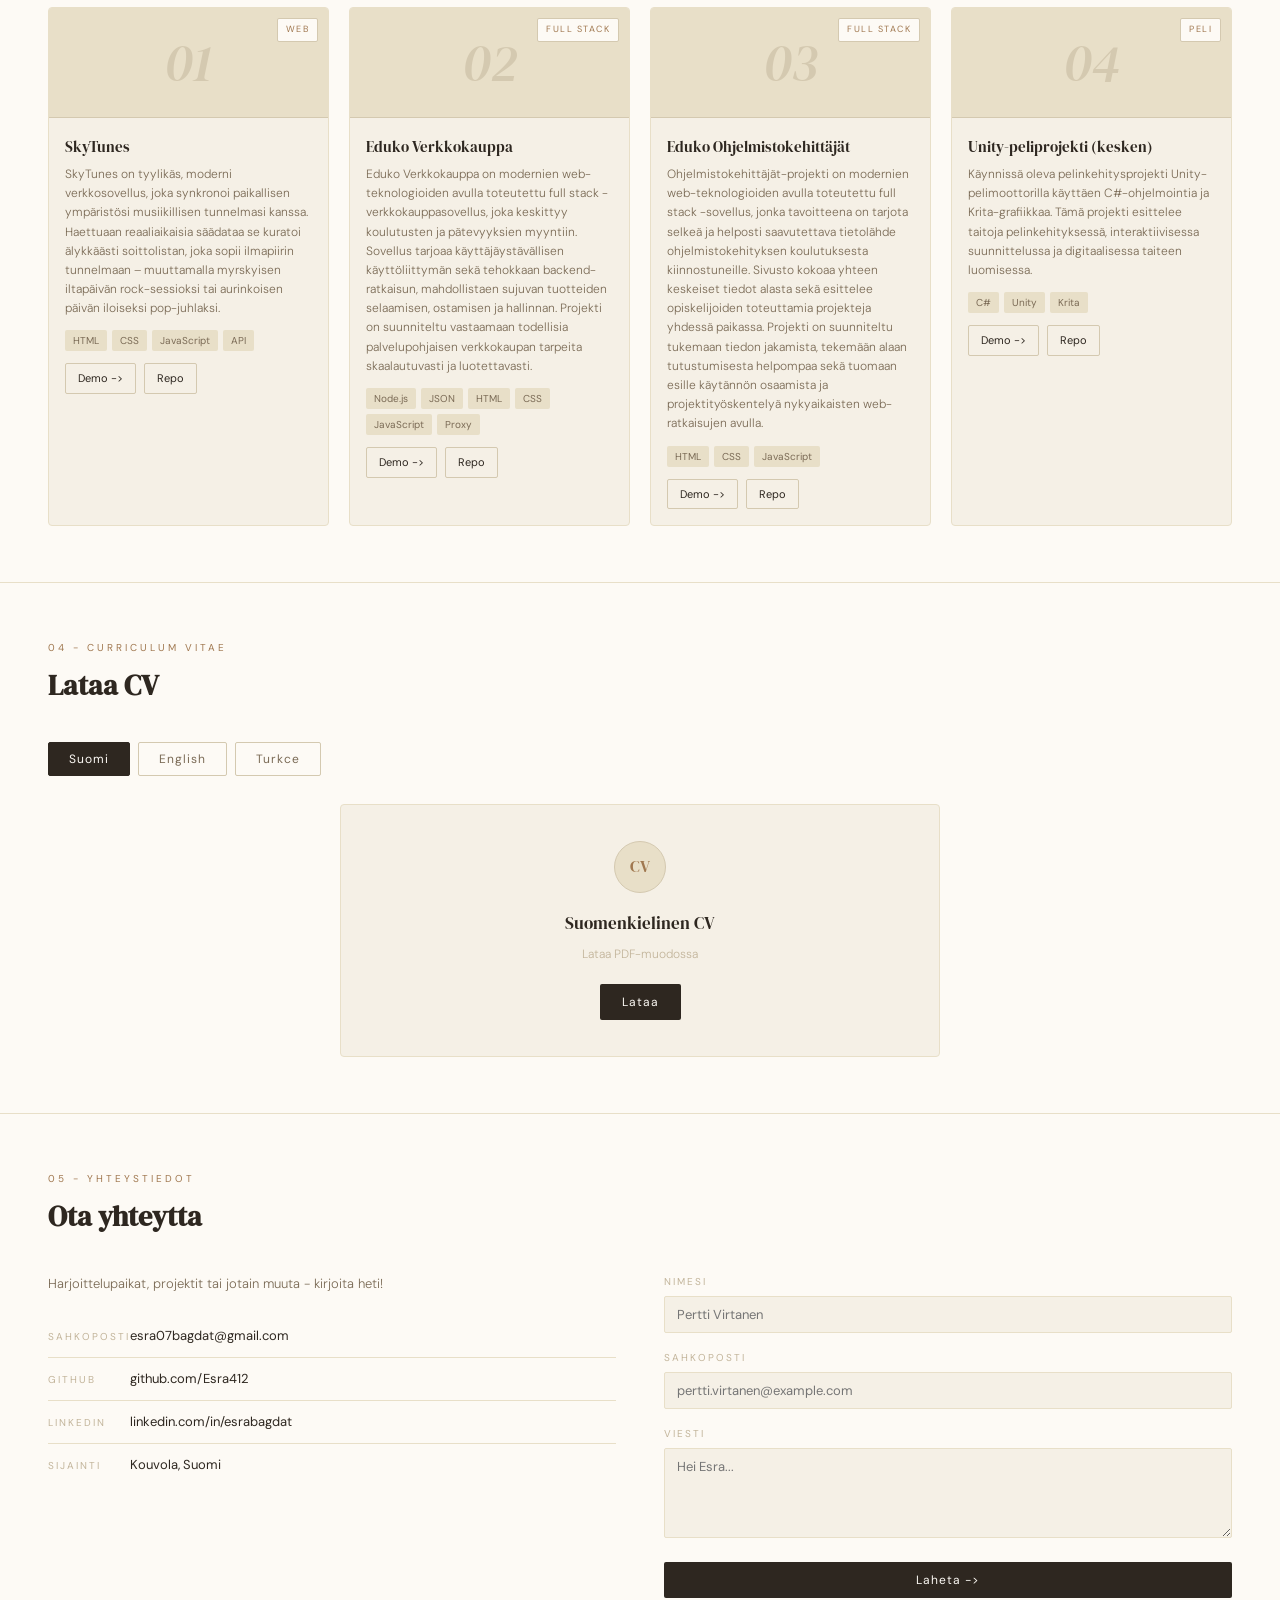
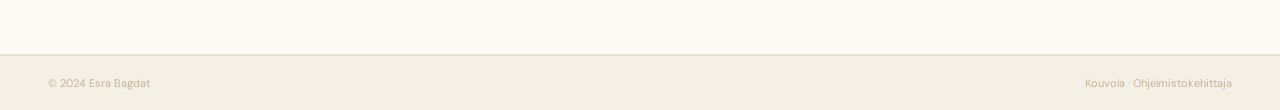
==== commit e20ae369: "Update all" ====
--- a/index.html
+++ b/index.html
@@ -15,7 +15,7 @@
     <li><a href="#about" data-i18n="nav.about">Tietoa minusta</a></li>
     <li><a href="#skills" data-i18n="nav.skills">Taidot</a></li>
     <li><a href="#projects" data-i18n="nav.projects">Projektit</a></li>
-    <li><a href="#cv">CV</a></li>
+    <li><a href="#cv" data-i18n="nav.cv">CV</a></li>
     <li><a href="#contact" data-i18n="nav.contact">Yhteystiedot</a></li>
   </ul>
   <div class="lang-selector">
@@ -116,12 +116,12 @@
       <form action="https://formspree.io/f/mzdkjjjk" method="POST">
         <div class="form-group">
           <label data-i18n="contact.form.nameLabel">Nimesi</label>
-          <input type="text" name="name" placeholder="Ada Lovelace" data-i18n-placeholder="contact.form.namePlaceholder" required>
+          <input type="text" name="name" placeholder="Pertti Virtanen" data-i18n-placeholder="contact.form.namePlaceholder" required>
         </div>
         
         <div class="form-group">
           <label data-i18n="contact.form.emailLabel">Sahkoposti</label>
-          <input type="email" name="email" placeholder="ada@example.com" data-i18n-placeholder="contact.form.emailPlaceholder" required>
+          <input type="email" name="email" placeholder="pertti.virtanen@example.com" data-i18n-placeholder="contact.form.emailPlaceholder" required>
         </div>
 
         <div class="form-group">
--- a/styles.css
+++ b/styles.css
@@ -298,7 +298,20 @@
   background: var(--accent);
   border-radius: 2px;
   width: 0%;
-  transition: width 1s ease;
+  will-change: width;
+}
+
+.skill-bar-fill.animate {
+  animation: fillBar 1.2s ease-out forwards;
+}
+
+@keyframes fillBar {
+  from {
+    width: 0%;
+  }
+  to {
+    width: var(--skill-width, 85%);
+  }
 }
 
 .projects-grid {
@@ -540,33 +553,86 @@
 
 @media (max-width: 700px) {
   nav {
-    padding: 0 20px;
+    padding: 14px 20px;
+    height: auto;
+    flex-wrap: wrap;
+    gap: 12px;
+  }
+  .nav-brand {
+    width: 100%;
+    text-align: center;
   }
   .nav-links {
     display: none;
   }
   .lang-selector {
-    display: none;
+    display: flex;
+    width: 100%;
+    margin-left: 0;
+    justify-content: center;
+    flex-wrap: wrap;
+  }
+  .lang-btn {
+    min-width: 58px;
+    padding: 8px 12px;
   }
   .hero {
     grid-template-columns: 1fr;
     padding: 36px 20px;
+    gap: 24px;
   }
   .hero-avatar {
     display: none;
+  }
+  .hero-status {
+    line-height: 1.5;
+    flex-wrap: wrap;
   }
   .hero-buttons {
     padding: 16px 20px;
     flex-direction: column;
     align-items: center;
   }
+  .hero-buttons .btn-primary,
+  .hero-buttons .btn-ghost {
+    width: 100%;
+    max-width: 320px;
+  }
   .about-grid,
   .contact-grid {
     grid-template-columns: 1fr;
   }
+  .info-row {
+    flex-direction: column;
+    align-items: flex-start;
+  }
+  .info-row span:last-child {
+    text-align: left;
+  }
+  .skills-grid,
+  .projects-grid {
+    grid-template-columns: 1fr;
+  }
+  .cv-lang-row {
+    flex-wrap: wrap;
+  }
+  .cv-btn {
+    flex: 1 1 120px;
+    text-align: center;
+  }
+  .cv-box {
+    padding: 28px 20px;
+  }
   .sec-wrap,
   .cv-wrap {
     padding: 32px 20px;
+  }
+  .ci-row {
+    flex-direction: column;
+    gap: 4px;
+  }
+  .ci-label {
+    width: auto;
   }
   footer {
     padding: 14px 20px;
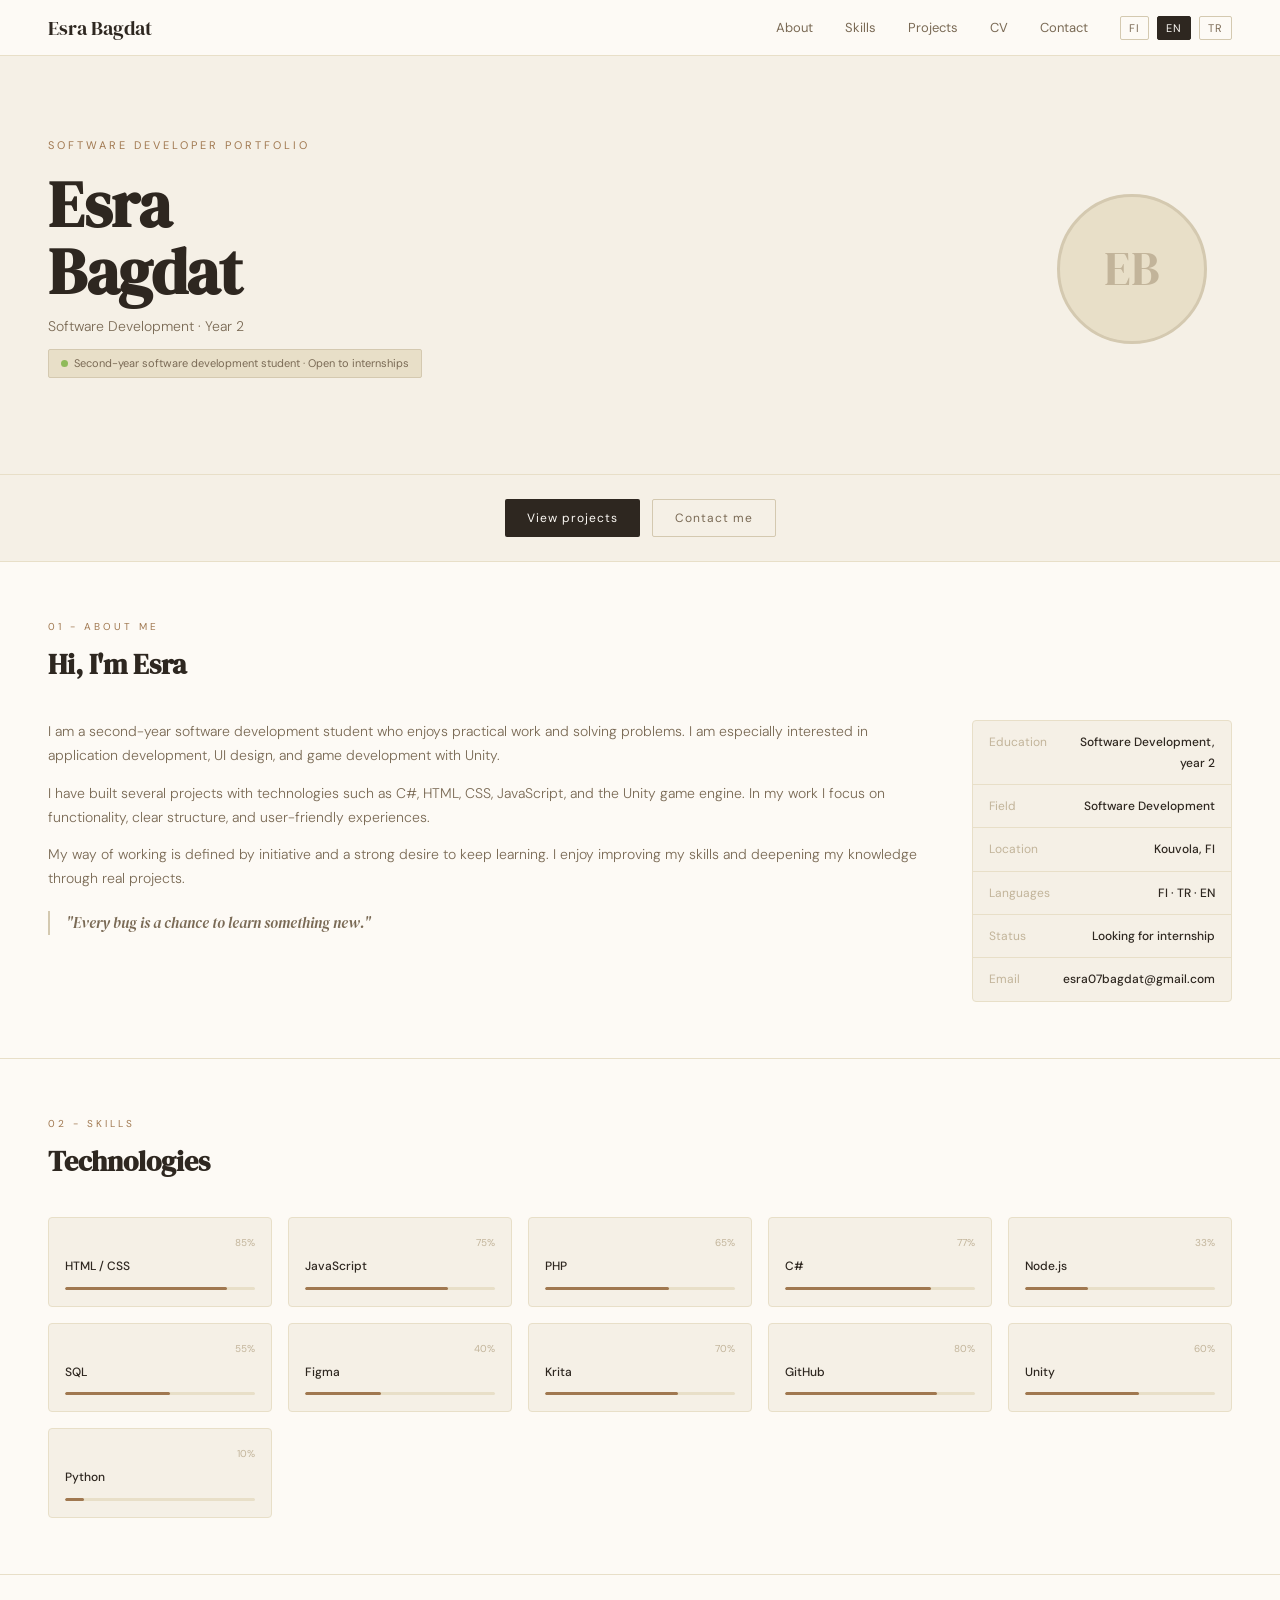
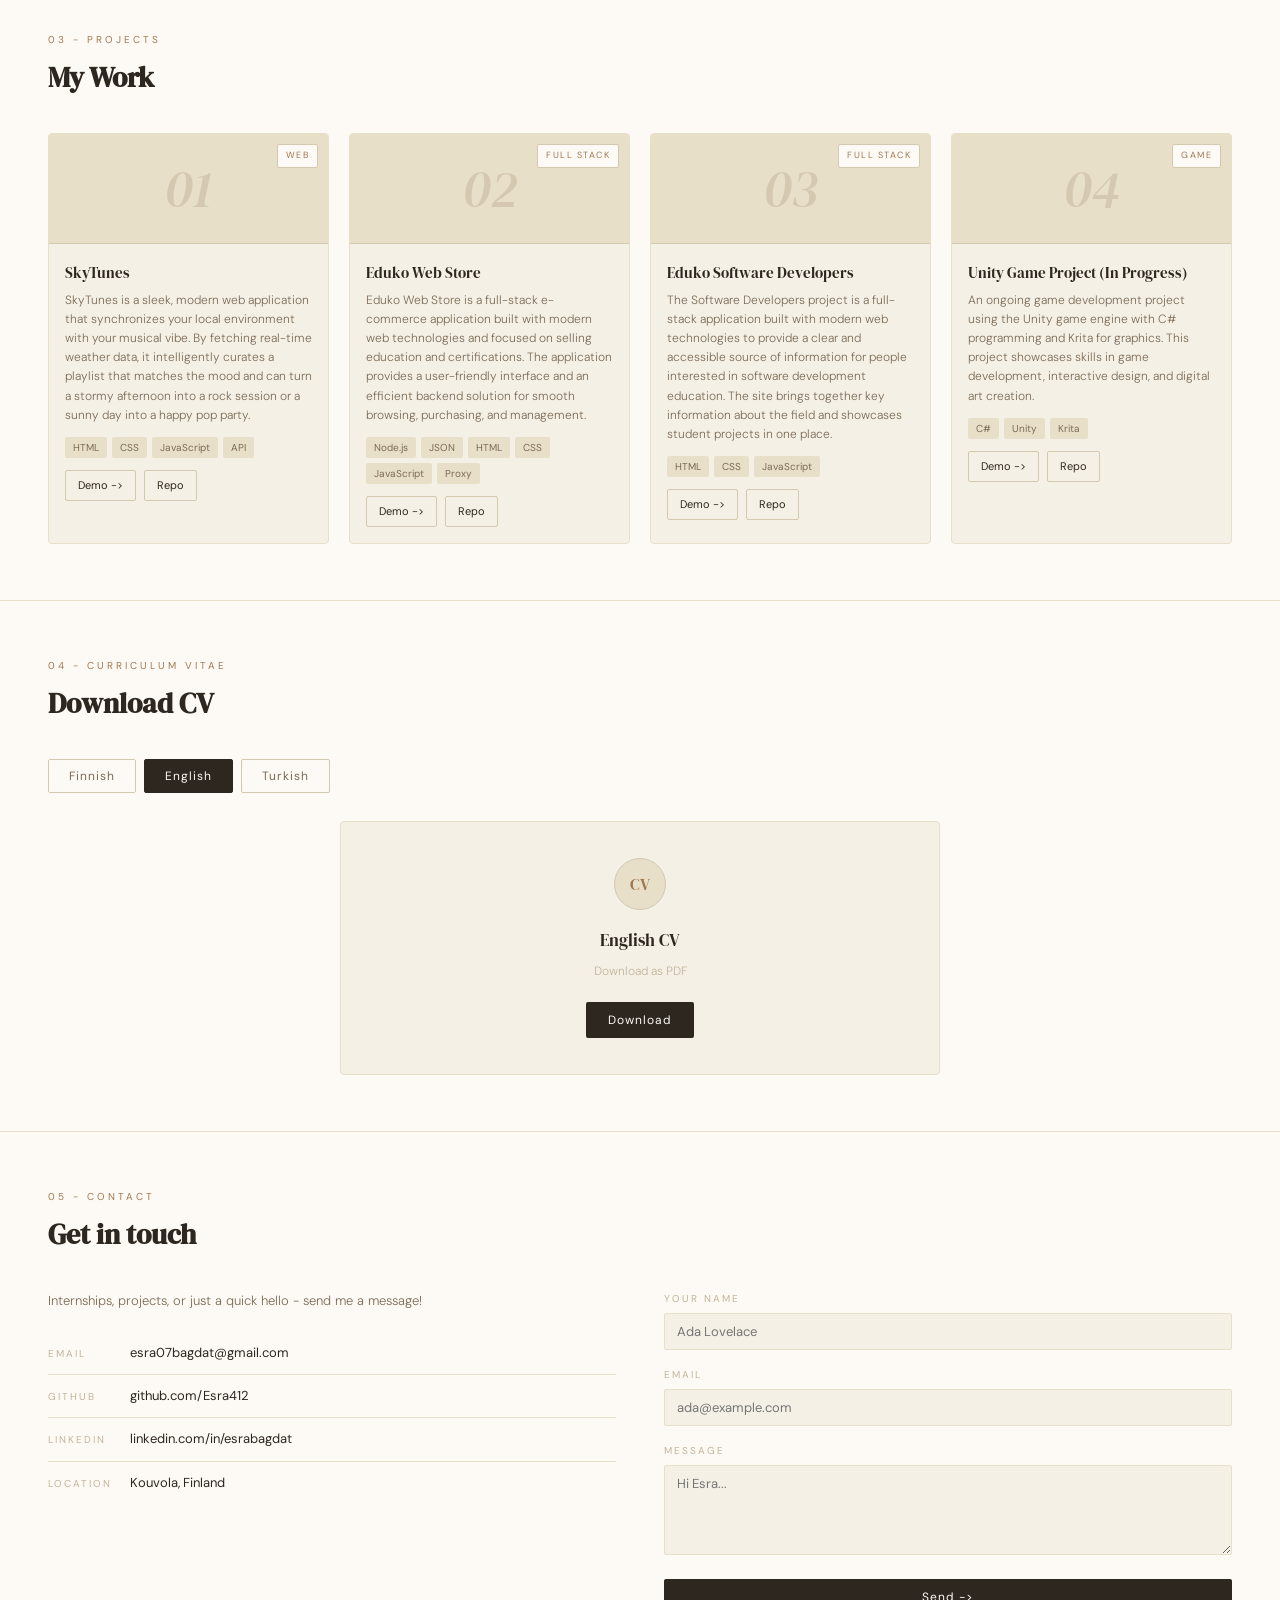
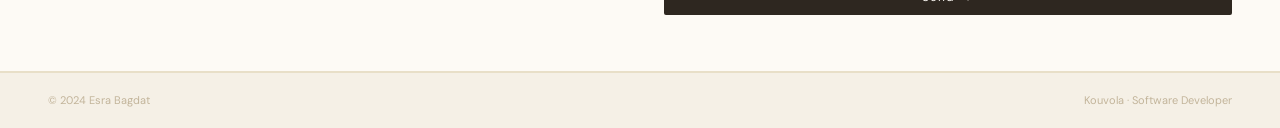
==== commit 616bd6f0: "update" ====
--- a/index.html
+++ b/index.html
@@ -1,5 +1,5 @@
 ﻿<!DOCTYPE html>
-<html lang="fi">
+<html lang="en">
 <head>
 <meta charset="UTF-8">
 <meta name="viewport" content="width=device-width, initial-scale=1.0">
@@ -12,55 +12,55 @@
 <nav>
   <div class="nav-brand">Esra Bagdat</div>
   <ul class="nav-links">
-    <li><a href="#about" data-i18n="nav.about">Tietoa minusta</a></li>
-    <li><a href="#skills" data-i18n="nav.skills">Taidot</a></li>
-    <li><a href="#projects" data-i18n="nav.projects">Projektit</a></li>
+    <li><a href="#about" data-i18n="nav.about">About</a></li>
+    <li><a href="#skills" data-i18n="nav.skills">Skills</a></li>
+    <li><a href="#projects" data-i18n="nav.projects">Projects</a></li>
     <li><a href="#cv" data-i18n="nav.cv">CV</a></li>
-    <li><a href="#contact" data-i18n="nav.contact">Yhteystiedot</a></li>
+    <li><a href="#contact" data-i18n="nav.contact">Contact</a></li>
   </ul>
   <div class="lang-selector">
-    <button class="lang-btn active" data-lang="fi">FI</button>
-    <button class="lang-btn" data-lang="en">EN</button>
+    <button class="lang-btn" data-lang="fi">FI</button>
+    <button class="lang-btn active" data-lang="en">EN</button>
     <button class="lang-btn" data-lang="tr">TR</button>
   </div>
 </nav>
 
 <div class="hero">
   <div>
-    <p class="hero-eyebrow" data-i18n="hero.eyebrow">Ohjelmistokehittaja - Portfolio</p>
+    <p class="hero-eyebrow" data-i18n="hero.eyebrow">Software Developer Portfolio</p>
     <h1 class="hero-name">Esra<br>Bagdat</h1>
-    <p class="hero-role" data-i18n="hero.role">Frontend-kehittaja · Opiskelija</p>
+    <p class="hero-role" data-i18n="hero.role">Software Development · Year 2</p>
     <div class="hero-status">
       <span class="status-dot"></span>
-      <span data-i18n="hero.status">Ammattikoulun 2. vuosi · Avoinna harjoittelupaikoille</span>
+      <span data-i18n="hero.status">Second-year software development student · Open to internships</span>
     </div>
   </div>
   <div class="hero-avatar">EB</div>
 </div>
 
 <div class="hero-buttons">
-  <button class="btn-primary" onclick="document.getElementById('projects').scrollIntoView({behavior:'smooth'})" data-i18n="hero.ctaProjects">Katso projektit</button>
-  <button class="btn-ghost" onclick="document.getElementById('contact').scrollIntoView({behavior:'smooth'})" data-i18n="hero.ctaContact">Ota yhteytta</button>
+  <button class="btn-primary" onclick="document.getElementById('projects').scrollIntoView({behavior:'smooth'})" data-i18n="hero.ctaProjects">View projects</button>
+  <button class="btn-ghost" onclick="document.getElementById('contact').scrollIntoView({behavior:'smooth'})" data-i18n="hero.ctaContact">Contact me</button>
 </div>
 
 <section id="about">
   <div class="sec-wrap">
-    <p class="sec-label" data-i18n="about.label">01 - Tietoa minusta</p>
-    <h2 class="sec-title" data-i18n="about.title">Hei, olen Esra</h2>
+    <p class="sec-label" data-i18n="about.label">01 - About Me</p>
+    <h2 class="sec-title" data-i18n="about.title">Hi, I'm Esra</h2>
     <div class="about-grid">
       <div class="about-text">
-        <p data-i18n="about.p1">Olen ohjelmistokehitystä opiskeleva tekijä, joka nauttii käytännönläheisestä tekemisestä ja ongelmien ratkaisemisesta. Minua kiinnostaa erityisesti sovelluskehitys, käyttöliittymien suunnittelu sekä pelinkehitys Unityn avulla.</p>
-        <p data-i18n="about.p2">Olen toteuttanut useita projekteja eri teknologioilla, kuten C#:llä, HTML/CSS/JavaScriptilla sekä Unity-pelimoottorilla. Projekteissani olen keskittynyt erityisesti toiminnallisuuteen, selkeään rakenteeseen ja käyttäjäystävällisyyteen.</p>
-        <p data-i18n="about.p3">Työskentelytavassani korostuvat oma-aloitteisuus ja halu oppia jatkuvasti uutta. Pidän siitä, että voin kehittää itseäni ja syventää osaamistani käytännön projektien kautta.</p>
-        <p class="about-quote" data-i18n="about.quote">"Jokainen bugi on mahdollisuus oppia jotain uutta."</p>
+        <p data-i18n="about.p1">I am a second-year software development student who enjoys practical work and solving problems. I am especially interested in application development, UI design, and game development with Unity.</p>
+        <p data-i18n="about.p2">I have built several projects with technologies such as C#, HTML, CSS, JavaScript, and the Unity game engine. In my work I focus on functionality, clear structure, and user-friendly experiences.</p>
+        <p data-i18n="about.p3">My way of working is defined by initiative and a strong desire to keep learning. I enjoy improving my skills and deepening my knowledge through real projects.</p>
+        <p class="about-quote" data-i18n="about.quote">"Every bug is a chance to learn something new."</p>
       </div>
       <div class="info-card">
-        <div class="info-row"><span data-i18n="about.info.educationLabel">Koulutus</span><span data-i18n="about.info.educationValue">Ammattikoulu, 2. vsk</span></div>
-        <div class="info-row"><span data-i18n="about.info.fieldLabel">Ala</span><span data-i18n="about.info.fieldValue">Ohjelmistokehitys</span></div>
-        <div class="info-row"><span data-i18n="about.info.locationLabel">Sijainti</span><span data-i18n="about.info.locationValue">Kouvola, FI</span></div>
-        <div class="info-row"><span data-i18n="about.info.languagesLabel">Kielet</span><span data-i18n="about.info.languagesValue">FI · TR · EN</span></div>
-        <div class="info-row"><span data-i18n="about.info.statusLabel">Tilanne</span><span data-i18n="about.info.statusValue">Hakee harjoittelua</span></div>
-        <div class="info-row"><span data-i18n="about.info.emailLabel">Sahkoposti</span><span>esra07bagdat@gmail.com</span></div>
+        <div class="info-row"><span data-i18n="about.info.educationLabel">Education</span><span data-i18n="about.info.educationValue">Software Development, year 2</span></div>
+        <div class="info-row"><span data-i18n="about.info.fieldLabel">Field</span><span data-i18n="about.info.fieldValue">Software Development</span></div>
+        <div class="info-row"><span data-i18n="about.info.locationLabel">Location</span><span data-i18n="about.info.locationValue">Kouvola, FI</span></div>
+        <div class="info-row"><span data-i18n="about.info.languagesLabel">Languages</span><span data-i18n="about.info.languagesValue">FI · TR · EN</span></div>
+        <div class="info-row"><span data-i18n="about.info.statusLabel">Status</span><span data-i18n="about.info.statusValue">Looking for internship</span></div>
+        <div class="info-row"><span data-i18n="about.info.emailLabel">Email</span><span>esra07bagdat@gmail.com</span></div>
       </div>
     </div>
   </div>
@@ -68,16 +68,16 @@
 
 <section id="skills">
   <div class="sec-wrap">
-    <p class="sec-label" data-i18n="skills.label">02 - Taidot</p>
-    <h2 class="sec-title" data-i18n="skills.title">Teknologiat</h2>
+    <p class="sec-label" data-i18n="skills.label">02 - Skills</p>
+    <h2 class="sec-title" data-i18n="skills.title">Technologies</h2>
     <div class="skills-grid" id="skills-grid"></div>
   </div>
 </section>
 
 <section id="projects">
   <div class="sec-wrap">
-    <p class="sec-label" data-i18n="projects.label">03 - Projektit</p>
-    <h2 class="sec-title" data-i18n="projects.title">Omat tyot</h2>
+    <p class="sec-label" data-i18n="projects.label">03 - Projects</p>
+    <h2 class="sec-title" data-i18n="projects.title">My Work</h2>
     <div class="projects-grid" id="projects-grid"></div>
   </div>
 </section>
@@ -85,51 +85,51 @@
 <section id="cv">
   <div class="cv-wrap">
     <p class="sec-label" data-i18n="cv.label">04 - Curriculum Vitae</p>
-    <h2 class="sec-title" data-i18n="cv.heading">Lataa CV</h2>
+    <h2 class="sec-title" data-i18n="cv.heading">Download CV</h2>
     <div class="cv-lang-row">
-      <button class="cv-btn active" data-lang="fi" data-i18n="cv.langFi">Suomi</button>
-      <button class="cv-btn" data-lang="en" data-i18n="cv.langEn">English</button>
-      <button class="cv-btn" data-lang="tr" data-i18n="cv.langTr">Turkce</button>
+      <button class="cv-btn" data-lang="fi" data-i18n="cv.langFi">Finnish</button>
+      <button class="cv-btn active" data-lang="en" data-i18n="cv.langEn">English</button>
+      <button class="cv-btn" data-lang="tr" data-i18n="cv.langTr">Turkish</button>
     </div>
     <div class="cv-box">
       <div class="cv-icon-circle">CV</div>
-      <p class="cv-box-title" id="cv-title">Suomenkielinen CV</p>
-      <p class="cv-box-sub" id="cv-sub">Lataa PDF-muodossa</p>
-      <button class="btn-primary" id="cv-dl-btn">Lataa</button>
+      <p class="cv-box-title" id="cv-title">English CV</p>
+      <p class="cv-box-sub" id="cv-sub">Download as PDF</p>
+      <button class="btn-primary" id="cv-dl-btn">Download</button>
     </div>
   </div>
 </section>
 
 <section id="contact">
   <div class="sec-wrap">
-    <p class="sec-label" data-i18n="contact.label">05 - Yhteystiedot</p>
-    <h2 class="sec-title" data-i18n="contact.title">Ota yhteytta</h2>
+    <p class="sec-label" data-i18n="contact.label">05 - Contact</p>
+    <h2 class="sec-title" data-i18n="contact.title">Get in touch</h2>
     <div class="contact-grid">
       <div>
-        <p style="color:var(--brown);font-size:13px;font-weight:300;margin-bottom:20px;" data-i18n="contact.lead">Harjoittelupaikat, projektit tai jotain muuta - kirjoita heti!</p>
-        <div class="ci-row"><span class="ci-label" data-i18n="contact.emailLabel">Sahkoposti</span><span class="ci-val">esra07bagdat@gmail.com</span></div>
+        <p style="color:var(--brown);font-size:13px;font-weight:300;margin-bottom:20px;" data-i18n="contact.lead">Internships, projects, or just a quick hello - send me a message!</p>
+        <div class="ci-row"><span class="ci-label" data-i18n="contact.emailLabel">Email</span><span class="ci-val">esra07bagdat@gmail.com</span></div>
         <div class="ci-row"><span class="ci-label">GitHub</span><span class="ci-val">github.com/Esra412</span></div>
         <div class="ci-row"><span class="ci-label">LinkedIn</span><span class="ci-val">linkedin.com/in/esrabagdat</span></div>
-        <div class="ci-row"><span class="ci-label" data-i18n="contact.locationLabel">Sijainti</span><span class="ci-val" data-i18n="contact.locationValue">Kouvola, Suomi</span></div>
+        <div class="ci-row"><span class="ci-label" data-i18n="contact.locationLabel">Location</span><span class="ci-val" data-i18n="contact.locationValue">Kouvola, Finland</span></div>
       </div>
 
       <form action="https://formspree.io/f/mzdkjjjk" method="POST">
         <div class="form-group">
-          <label data-i18n="contact.form.nameLabel">Nimesi</label>
-          <input type="text" name="name" placeholder="Pertti Virtanen" data-i18n-placeholder="contact.form.namePlaceholder" required>
+          <label data-i18n="contact.form.nameLabel">Your name</label>
+          <input type="text" name="name" placeholder="Ada Lovelace" data-i18n-placeholder="contact.form.namePlaceholder" required>
         </div>
         
         <div class="form-group">
-          <label data-i18n="contact.form.emailLabel">Sahkoposti</label>
-          <input type="email" name="email" placeholder="pertti.virtanen@example.com" data-i18n-placeholder="contact.form.emailPlaceholder" required>
+          <label data-i18n="contact.form.emailLabel">Email</label>
+          <input type="email" name="email" placeholder="ada@example.com" data-i18n-placeholder="contact.form.emailPlaceholder" required>
         </div>
 
         <div class="form-group">
-          <label data-i18n="contact.form.messageLabel">Viesti</label>
-          <textarea name="message" placeholder="Hei Esra..." data-i18n-placeholder="contact.form.messagePlaceholder" required></textarea>
+          <label data-i18n="contact.form.messageLabel">Message</label>
+          <textarea name="message" placeholder="Hi Esra..." data-i18n-placeholder="contact.form.messagePlaceholder" required></textarea>
         </div>
 
-        <button type="submit" class="btn-primary" style="width:100%" data-i18n="contact.form.submit">Laheta -></button>
+        <button type="submit" class="btn-primary" style="width:100%" data-i18n="contact.form.submit">Send -></button>
       </form>
       
     </div>
@@ -138,7 +138,7 @@
 
 <footer>
   <span data-i18n="footer.copy">© 2024 Esra Bagdat</span>
-  <span data-i18n="footer.meta">Kouvola · Ohjelmistokehittaja</span>
+  <span data-i18n="footer.meta">Kouvola · Software Developer</span>
 </footer>
 
 <script src="lang/language.js"></script>
